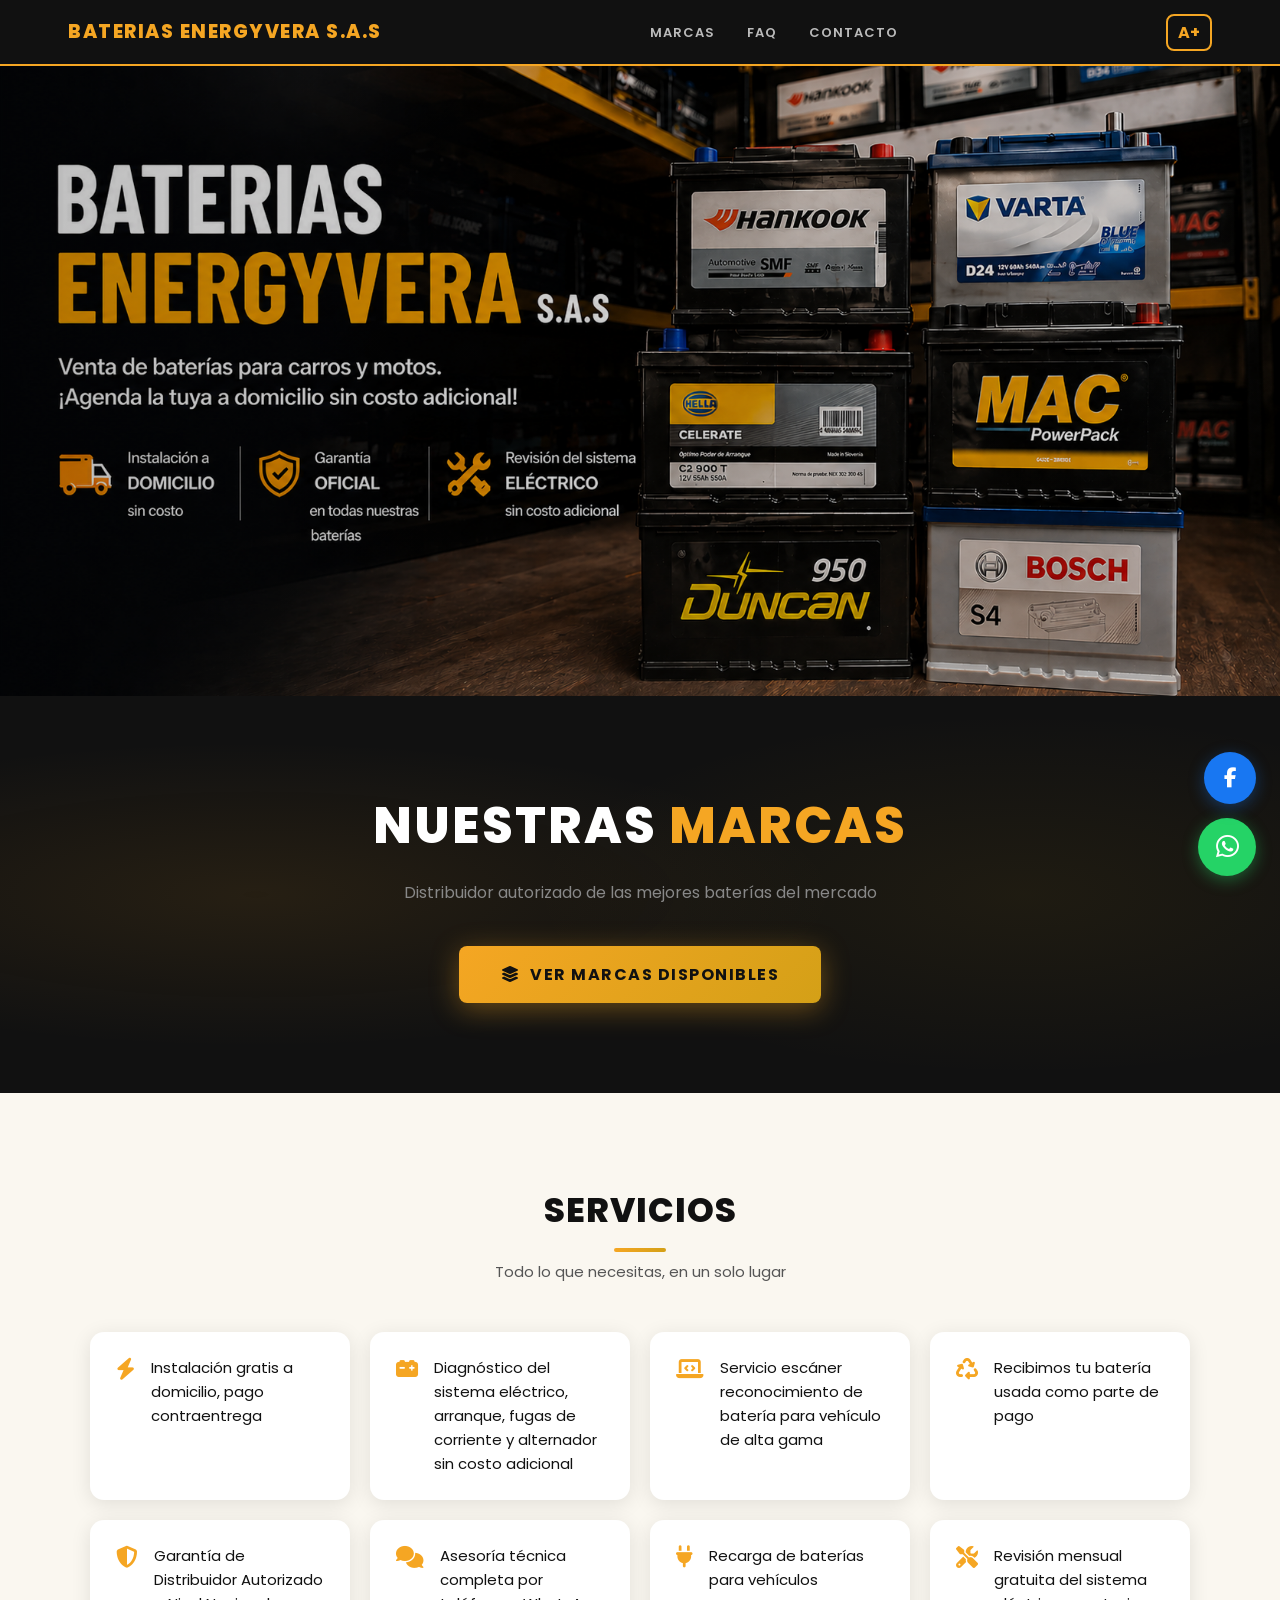
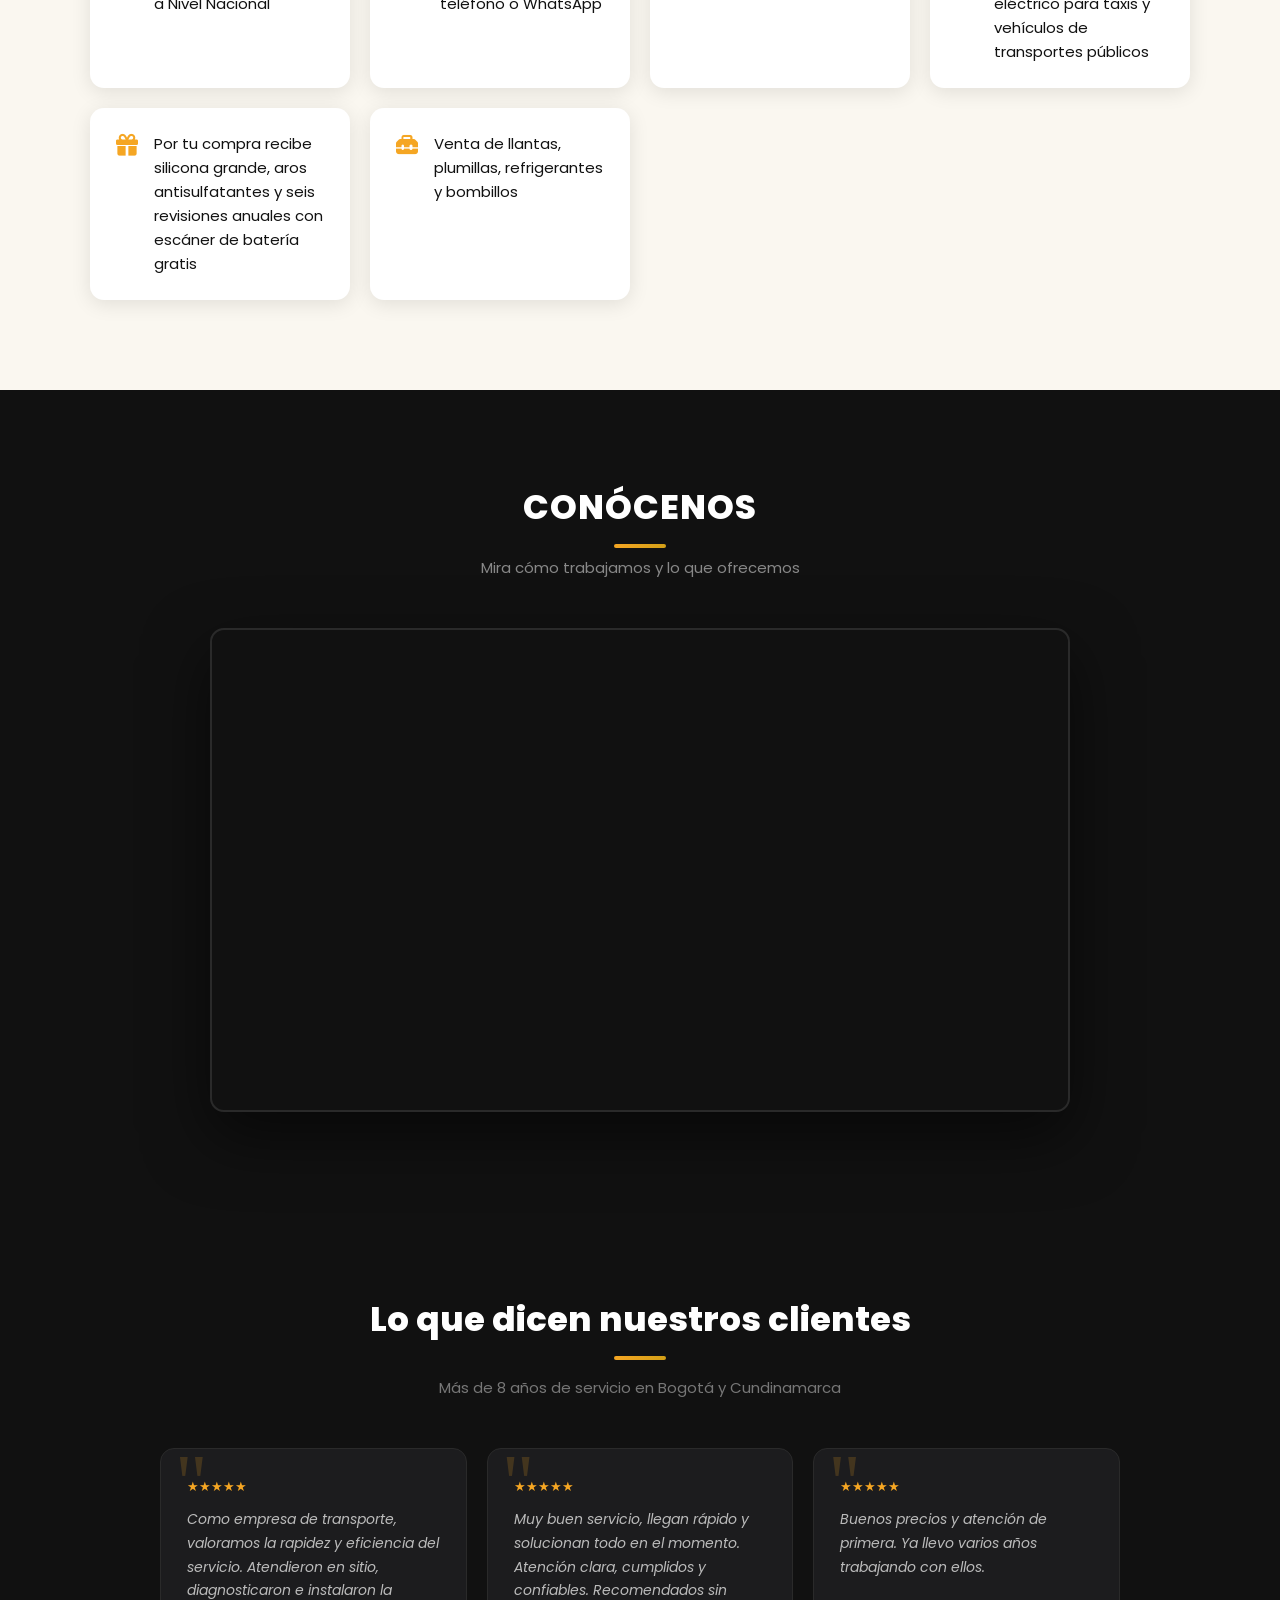
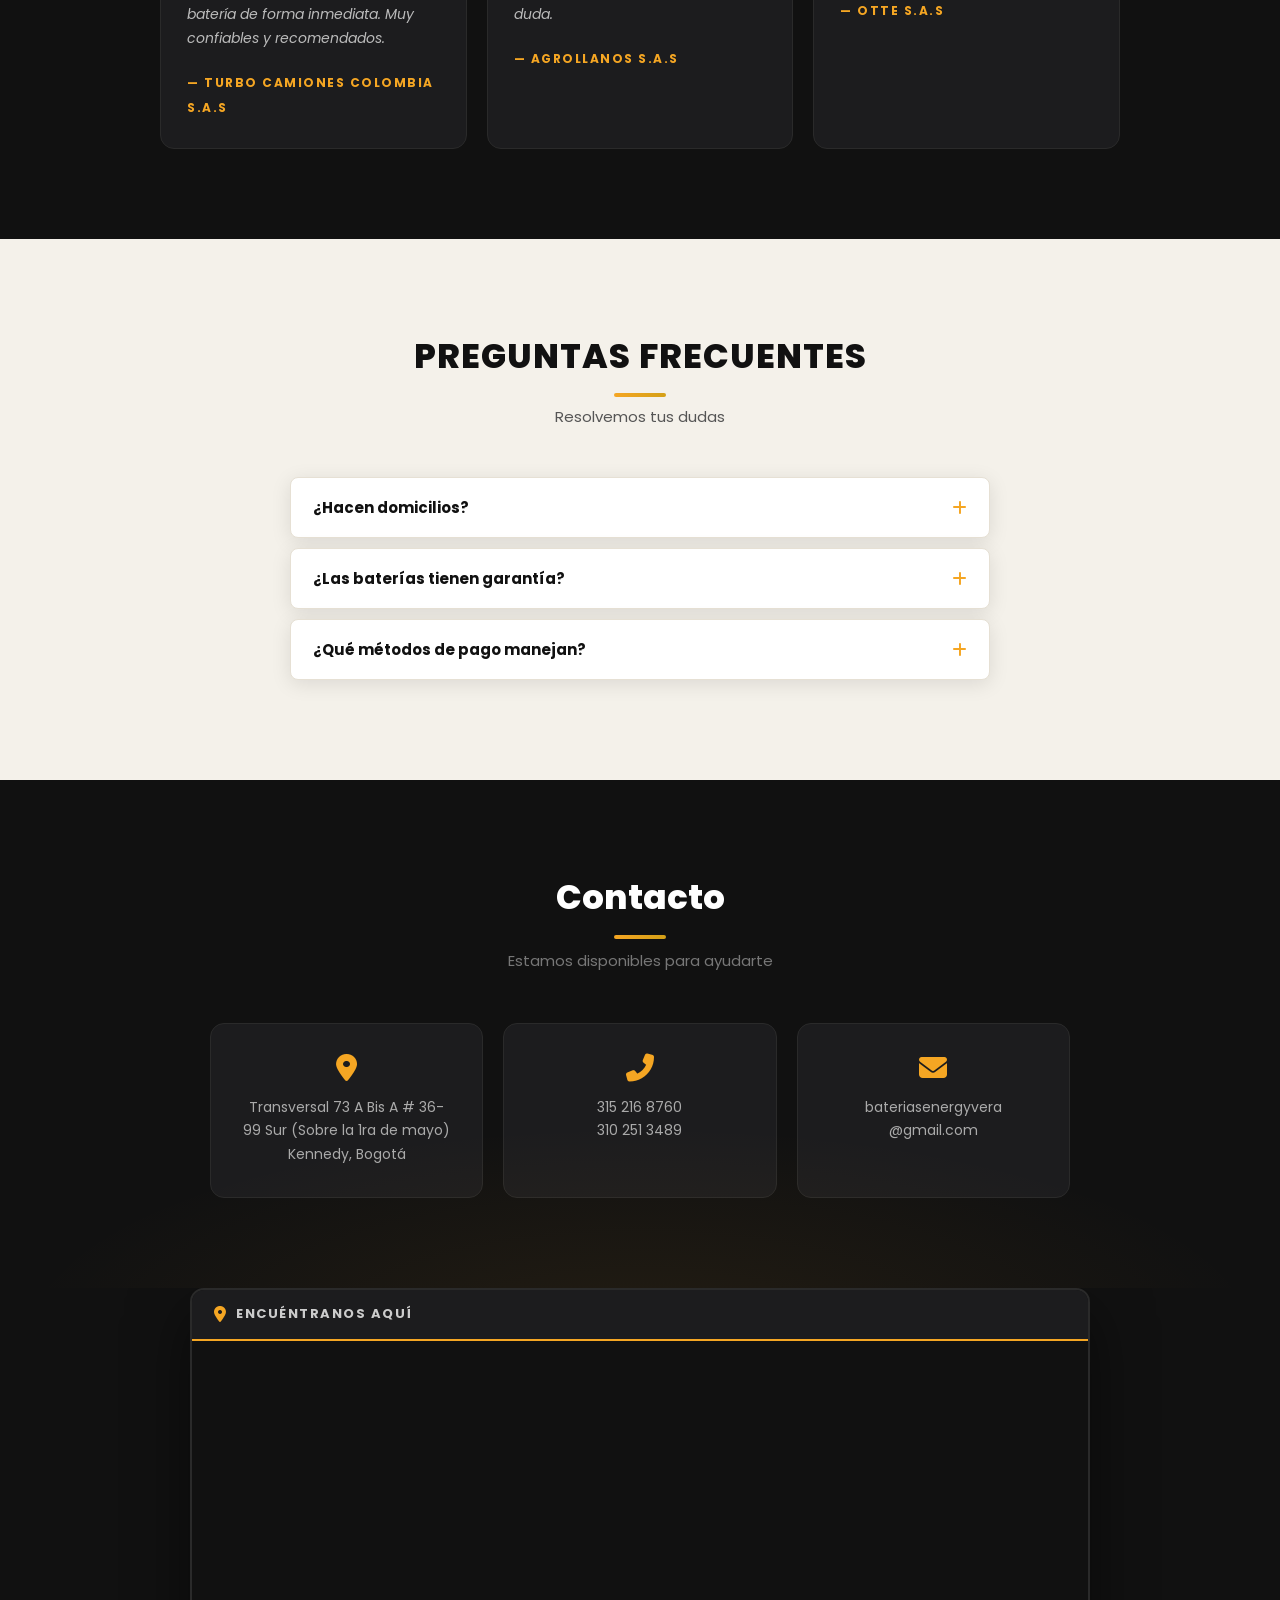
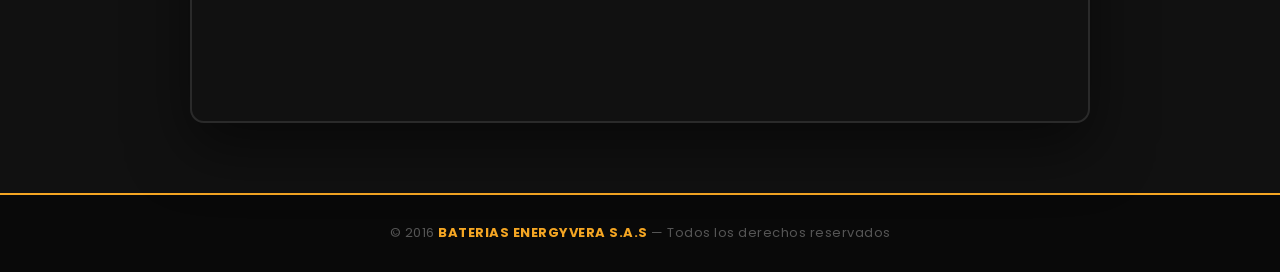
==== index.html @ d807a4f6 "primer commit" ====
<!DOCTYPE html>
<html lang="es">
<head>
  <meta charset="UTF-8">
  <meta name="viewport" content="width=device-width, initial-scale=1.0">
  <title>BATERIAS ENERGYVERA S.A.S</title>
  <link rel="stylesheet" href="CSS/carrusel.css">
  <link rel="stylesheet" href="CSS/style.css">
  <link rel="stylesheet" href="https://cdnjs.cloudflare.com/ajax/libs/font-awesome/6.5.0/css/all.min.css">
  <link href="https://fonts.googleapis.com/css2?family=Poppins:wght@300;400;600;700;800&display=swap" rel="stylesheet">
</head>
<body>

<!--NAVBAR-->
<header>
  <nav>
    <h2>BATERIAS ENERGYVERA S.A.S</h2>
    <ul>
      <li><a href="catalogo.html">Marcas</a></li>
      <li><a href="#faq">FAQ</a></li>
      <li><a href="#contacto">Contacto</a></li>
    </ul>
    <button id="btnFuente" onclick="cambiarFuente()" title="Cambiar tamaño de texto">A+</button>
  </nav>
</header>

<!--CARRUSEL-->
<section class="hero-carousel">
  <div class="carousel-slide active">
    <img src="IMG/CARRUSEL/Carrusel01.jpg" class="carousel-img desktop" alt="Servicios de la empresa">
    <img src="IMG/CARRUSEL/Carrusel01-movil.jpg" class="carousel-img movil" alt="Servicios de la empresa">
    <div class="carousel-overlay"></div>
  </div>
  <div class="carousel-slide">
    <img src="IMG/CARRUSEL/Carrusel02.jpg" class="carousel-img desktop" alt="Garantía respaldada">
    <img src="IMG/CARRUSEL/Carrusel02-movil.jpg" class="carousel-img movil" alt="Garantía respaldada">
    <div class="carousel-overlay"></div>
  </div>
</section>

<!--CATALOGO MARCAS-->
<section class="marcas-home">
  <h2>Nuestras <em>marcas</em></h2>
  <p>Distribuidor autorizado de las mejores baterías del mercado</p>
  <a href="catalogo.html" class="btn-marcas">
    <i class="fas fa-layer-group"></i> Ver marcas disponibles
  </a>
</section>

<!-- SERVICIOS -->
<section class="servicios">
  <h2 class="section-title">Servicios</h2>
  <p class="section-sub">Todo lo que necesitas, en un solo lugar</p>
  <ul>
    <li><i class="fas fa-bolt"></i> Instalación gratis a domicilio, pago contraentrega</li>
    <li><i class="fas fa-car-battery"></i> Diagnóstico del sistema eléctrico, arranque, fugas de corriente y alternador sin costo adicional</li>
    <li><i class="fas fa-laptop-code"></i> Servicio escáner reconocimiento de batería para vehículo de alta gama</li>
    <li><i class="fas fa-recycle"></i> Recibimos tu batería usada como parte de pago</li>
    <li><i class="fas fa-shield-alt"></i> Garantía de Distribuidor Autorizado a Nivel Nacional</li>
    <li><i class="fas fa-comments"></i> Asesoría técnica completa por teléfono o WhatsApp</li>
    <li><i class="fas fa-plug"></i> Recarga de baterías para vehículos</li>
    <li><i class="fas fa-tools"></i> Revisión mensual gratuita del sistema eléctrico para taxis y vehículos de transportes públicos</li>
    <li><i class="fas fa-gift"></i> Por tu compra recibe silicona grande, aros antisulfatantes y seis revisiones anuales con escáner de batería gratis</li>
    <li><i class="fas fa-toolbox"></i> Venta de llantas, plumillas, refrigerantes y bombillos</li>

  </ul>
</section>

<!-- VIDEO -->
<section class="video-seccion">
  <h2 class="section-title">Conócenos</h2>
  <p class="section-sub">Mira cómo trabajamos y lo que ofrecemos</p>

  <div class="video-wrapper">

    <iframe width="560" 
    height="315" 
    src="https://www.youtube.com/embed/HqXK4zaJukw?si=_fCs3egr5036qiB1" 
    frameborder="0" 
    allow="accelerometer; autoplay; clipboard-write; encrypted-media; gyroscope; picture-in-picture; web-share" 
    referrerpolicy="strict-origin-when-cross-origin" 
    allowfullscreen>
  </iframe>

  </div>
</section>

<!-- RESEÑAS -->
<section class="resenas">
  <h2>Lo que dicen nuestros clientes</h2>
  <p class="resenas-sub">Más de 8 años de servicio en Bogotá y Cundinamarca</p>
  <div class="resenas-grid">
    <div class="resena-card">
      <div class="resena-estrellas">★★★★★</div>
<p class="resena-texto">Como empresa de transporte, valoramos la rapidez y eficiencia del servicio. Atendieron en sitio, diagnosticaron e instalaron la batería de forma inmediata. Muy confiables y recomendados.</p>      <span class="resena-autor">— TURBO CAMIONES COLOMBIA S.A.S</span>
    </div>
    <div class="resena-card">
      <div class="resena-estrellas">★★★★★</div>
      <p class="resena-texto">Muy buen servicio, llegan rápido y solucionan todo en el momento. Atención clara, cumplidos y confiables. Recomendados sin duda.</p>
      <span class="resena-autor">— AGROLLANOS S.A.S</span>
    </div>
    <div class="resena-card">
      <div class="resena-estrellas">★★★★★</div>
      <p class="resena-texto">Buenos precios y atención de primera. Ya llevo varios años trabajando con ellos.</p>
      <span class="resena-autor">— OTTE S.A.S</span>
    </div>
  </div>
</section>

<!-- FAQ -->
<section class="faq" id="faq">
  <h2 class="section-title">Preguntas frecuentes</h2>
  <p class="section-sub">Resolvemos tus dudas</p>

  <div class="faq-lista">
    <div class="faq-item">
      <button class="faq-pregunta" onclick="toggleFaq(this)">
        ¿Hacen domicilios?
        <i class="fas fa-plus faq-icon"></i>
      </button>
      <div class="faq-respuesta">
        Sí, realizamos entregas e instalación a domicilio en Bogotá y parte de Cundinamarca sin costo adicional.
      </div>
    </div>

    <div class="faq-item">
      <button class="faq-pregunta" onclick="toggleFaq(this)">
        ¿Las baterías tienen garantía?
        <i class="fas fa-plus faq-icon"></i>
      </button>
      <div class="faq-respuesta">
        Todas nuestras baterías cuentan con garantía directamente con nosotros como distribuidor autorizado.
      </div>
    </div>

    <div class="faq-item">
      <button class="faq-pregunta" onclick="toggleFaq(this)">
        ¿Qué métodos de pago manejan?
        <i class="fas fa-plus faq-icon"></i>
      </button>
      <div class="faq-respuesta">
        Efectivo, tarjetas débito y crédito, transferencias bancarias, Addi y Sistecredito.
      </div>
    </div>
  </div>
</section>

<!-- CONTACTO -->
<section id="contacto">
  <h2>Contacto</h2>
  <p class="contacto-sub">Estamos disponibles para ayudarte</p>
  <div class="contacto-cards">
    <div class="contacto-card">
      <i class="fas fa-map-marker-alt"></i>
      <p>Transversal 73 A Bis A # 36-99 Sur (Sobre la 1ra de mayo)<br>Kennedy, Bogotá</p>
    </div>
    <div class="contacto-card">
      <i class="fas fa-phone-alt"></i>
      <p>315 216 8760<br>310 251 3489</p>
    </div>
    <div class="contacto-card">
      <i class="fas fa-envelope"></i>
      <p>bateriasenergyvera<br>@gmail.com</p>
    </div>
  </div>
</section>

<!-- MAPA -->
<div class="mapa-seccion">
  <div class="mapa-wrapper">
    <div class="mapa-header">
      <i class="fas fa-map-marker-alt"></i>
      <span>Encuéntranos aquí</span>
    </div>
    <iframe
      src="https://www.google.com/maps/embed?pb=!1m18!1m12!1m3!1d3976.8644746287537!2d-74.147925!3d4.618256!2m3!1f0!2f0!3f0!3m2!1i1024!2i768!4f13.1!3m3!1m2!1s0x8e3f9e97f93f43eb%3A0x19662b687ab24bd9!2zVHYuIDczYSBCaXMgQSAjIDM2LTk5LCBLZW5uZWR5LCBCb2dvdMOhLCBELkMuLCBCb2dvdMOhLCBCb2dvdMOhLCBELkMu!5e0!3m2!1ses-419!2sco!4v1778017292939!5m2!1ses-419!2sco"
      class="mapa-frame"
      loading="lazy"
      allowfullscreen=""
      referrerpolicy="no-referrer-when-downgrade">
    </iframe>
  </div>
</div> 

<!-- BOTON WSP -->
<div class="wsp-float">
  <button class="wsp-btn" id="wspBtn">
    <i class="fab fa-whatsapp"></i>
  </button>
  <div class="wsp-menu" id="wspMenu">
    <a href="https://api.whatsapp.com/send?phone=573152168760" target="_blank">Asesor Jeison Vera</a>
    <a href="https://api.whatsapp.com/send?phone=573102513489" target="_blank">Asesora Jazmin Vera</a>
  </div>
</div>

<!-- BOTÓN FACEBOOK -->
<div class="fb-float">
  <a href="https://www.facebook.com/share/18U4XaW8nF/" target="_blank" class="fb-btn">
    <i class="fab fa-facebook-f"></i>
  </a>
</div>

<!-- FOOTER -->
<footer>
  <p>© 2016 <span>BATERIAS ENERGYVERA S.A.S</span> — Todos los derechos reservados</p>
</footer>

<script src="JS/carrusel.js"></script>
<script src="JS/botones.js"></script>
<script>
  function toggleFaq(btn) {
    const item = btn.closest('.faq-item');
    const isOpen = item.classList.contains('open');
    document.querySelectorAll('.faq-item').forEach(i => i.classList.remove('open'));
    if (!isOpen) item.classList.add('open');
  }

//aumentar tamaño del texto
function cambiarFuente() {
  const html   = document.documentElement;
  const actual = parseFloat(html.style.fontSize) || 16;
  html.style.fontSize = actual >= 22 ? '16px' : (actual + 2) + 'px';
}

</script>

</body>
</html>
---- CSS/carrusel.css ----
/* CARRUSEL
   Hero principal de index.html y catalogo.html.
   La lógica del cambio automático entre slides está en carrusel.js.
   Solo el slide con la clase .active es visible en cada momento. */


/* -- Contenedor principal
   overflow: hidden oculta los slides que no están activos
   para que no aparezcan al lado del que sí se muestra. */
.hero-carousel {
  position: relative;
  width: 100%;
  overflow: hidden;
}


/* -- Slide individual
   Por defecto están ocultos con display: none.
   carrusel.js agrega y quita la clase .active cada 4 segundos. */
.carousel-slide {
  display: none;
  height: 70vh;
  min-height: 400px;
  max-height: 650px;
  position: relative;
}

/* El slide activo es el único visible */
.carousel-slide.active {
  display: block;
}

/* La imagen cubre todo el slide sin deformarse */
.carousel-img {
  width: 100%;
  height: 100%;
  object-fit: cover;
  object-position: center;
}


/* -- Overlay
   Capa semitransparente sobre la imagen.
   El gradiente va de izquierda (más oscuro) a derecha (más claro)
   para que el texto de la izquierda sea legible. */
.carousel-overlay {
  position: absolute;
  inset: 0;
  display: flex;
  align-items: center;
  justify-content: flex-start;
  padding-left: 80px;
  padding-right: 40px;
  background: linear-gradient(to right, rgba(0,0,0,0.25), rgba(0,0,0,0.1));
}


/* -- Contenido del slide
   Título y texto sobre la imagen. La animación fadeUp lo hace
   entrar desde abajo cada vez que el slide se activa. */
.carousel-content {
  color: white;
  max-width: 500px;
  animation: fadeUp 1s ease;
  text-align: left;
}

.carousel-title {
  color: var(--ambar);
  font-size: 3.25rem;      /* 52px */
  font-weight: 900;
  line-height: 1.1;
  margin-bottom: 10px;
  text-transform: uppercase;
  letter-spacing: 1px;
  text-shadow: 0 4px 15px rgba(0,0,0,0.6);
}

.carousel-text {
  font-size: 1.125rem;     /* 18px */
  font-weight: 700;
  opacity: 0.9;
  margin-top: 10px;
  line-height: 1.4;
}

/* --Carousel movil*/
.carousel-img.movil  { 
  display: none; }

/* -- Responsive 768px
   En móviles el slide es más bajo y el contenido
   se centra en vez de alinearse a la izquierda. */
@media (max-width: 768px) {
  .carousel-slide { height: 450px; }
  .carousel-img { object-position: center top; }

  .carousel-overlay {
    padding: 20px;
    align-items: center;
    justify-content: center;
    text-align: center;
  }

  .carousel-title { font-size: 1.875rem; } /* 30px */
  .carousel-text  { font-size: 0.875rem; } /* 14px */
}

.carousel-img.movil  { display: none; }

@media (max-width: 768px) {
  .carousel-img.desktop { display: none; }
  .carousel-img.movil   { display: block; }
}
---- CSS/style.css ----
/* Estilos globales — negro carbón, ámbar, dorado y crema
   Aquí vive todo lo que se comparte entre las tres páginas.
   Si tocas algo acá, afecta a index, catálogo y marca. */


/* -- Reset
   Limpia márgenes y rellenos por defecto del navegador,
   y hace que el tamaño de los elementos incluya el borde (box-sizing). */
*, *::before, *::after {
  margin: 0;
  padding: 0;
  box-sizing: border-box;
}


/* -- Variables
   Todos los colores, sombras, radios y tiempos de transición del sitio
   están aquí. Si quieres cambiar el color principal, solo cambia --ambar.
   --marca-color se sobreescribe dinámicamente desde marca.js con JS. */
:root {
  --negro:         #111111;
  --carbon:        #1c1c1e;
  --gris-oscuro:   #2a2a2a;
  --gris-medio:    #555;
  --gris-claro:    #f4f1ea;
  --crema:         #faf7f0;
  --blanco:        #ffffff;

  --ambar:         #f5a623;
  --ambar-claro:   #ffc346;
  --dorado:        #d4a017;
  --dorado-oscuro: #a07810;
  --amarillo:      #fdcc39;
  --amarillo-hover:#f5a623;

  /* sobreescrita por JS en marca.html */
  --marca-color:   #fdcc39;

  --sombra-suave:  0 4px 20px rgba(0,0,0,0.10);
  --sombra-media:  0 8px 32px rgba(0,0,0,0.18);
  --sombra-fuerte: 0 20px 60px rgba(0,0,0,0.30);

  --radio:     14px;
  --radio-sm:  8px;
  --t:         0.28s ease;
}


/* -- Base
   font-size: 16px en el html es la base de todos los rem del sitio.
   El botón de accesibilidad (btnFuente) modifica este valor con JS
   para escalar todos los textos proporcionalmente. */
html {
  scroll-behavior: smooth;
  font-size: 16px;
}

body {
  font-family: 'Poppins', sans-serif;
  background: var(--crema);
  color: var(--negro);
  line-height: 1.6;
}

ul { list-style: none; }


/* -- Tipografía
   Todos los encabezados usan Poppins. Los tamaños están en rem
   para que escalen cuando el usuario usa el botón de accesibilidad. */
h1, h2, h3, h4 { font-family: 'Poppins', sans-serif; }

.section-title {
  display: inline-block;
  font-size: 2.125rem;     /* 34px */
  font-weight: 800;
  text-transform: uppercase;
  letter-spacing: 1px;
  color: var(--negro);
  margin-bottom: 8px;
}
/* La línea decorativa ámbar debajo de los títulos de sección */
.section-title::after {
  content: '';
  display: block;
  width: 52px;
  height: 4px;
  background: linear-gradient(90deg, var(--ambar), var(--dorado));
  border-radius: 2px;
  margin: 10px auto 0;
}

.section-sub {
  font-size: 0.9375rem;    /* 15px */
  color: var(--gris-medio);
  margin-bottom: 48px;
}


/* -- Navbar
   Sticky en la parte superior, siempre visible al hacer scroll.
   El z-index 200 asegura que quede por encima de todo el contenido. */
header {
  background: var(--negro);
  position: sticky;
  top: 0;
  z-index: 200;
  border-bottom: 2px solid var(--ambar);
}

nav {
  display: flex;
  justify-content: space-between;
  align-items: center;
  max-width: 1200px;
  margin: 0 auto;
  padding: 0 28px;
  height: 64px;
}

/* Nombre de la empresa en el navbar */
nav h2 {
  font-size: 1.1875rem;    /* 19px */
  font-weight: 800;
  letter-spacing: 1.5px;
  color: var(--ambar);
  text-transform: uppercase;
  margin-bottom: 0;
}

/* Desactiva la línea decorativa que tienen los h2 globalmente */
nav h2::after { display: none; }

nav ul { display: flex; gap: 32px; }

/* Links del navbar con subrayado animado al hacer hover */
nav a {
  color: #bbb;
  text-decoration: none;
  font-size: 0.8125rem;    /* 13px */
  font-weight: 600;
  letter-spacing: 1px;
  text-transform: uppercase;
  position: relative;
  transition: color var(--t);
}
nav a::after {
  content: '';
  position: absolute;
  left: 0; bottom: -4px;
  width: 0; height: 2px;
  background: var(--ambar);
  transition: width var(--t);
}
nav a:hover { color: var(--ambar-claro); }
nav a:hover::after { width: 100%; }


/* -- Botón de accesibilidad
   Aumenta el font-size del html con JS, lo que escala
   todos los textos en rem proporcionalmente. */
#btnFuente {
  background: transparent;
  border: 2px solid var(--ambar);
  color: var(--ambar);
  font-family: 'Poppins', sans-serif;
  font-weight: 700;
  font-size: 1rem;
  padding: 4px 10px;
  border-radius: 8px;
  cursor: pointer;
  transition: all var(--t);
}

#btnFuente:hover {
  background: var(--ambar);
  color: var(--negro);
}


/* -- Sección CTA Marcas
   El bloque negro con el título grande y el botón "Ver marcas".
   Los dos radial-gradient del ::before son el efecto de luz de fondo. */
.marcas-home {
  text-align: center;
  padding: 90px 20px;
  background: var(--negro);
  position: relative;
  overflow: hidden;
}

.marcas-home::before {
  content: '';
  position: absolute; inset: 0;
  background:
    radial-gradient(ellipse 65% 55% at 20% 50%, rgba(245,166,35,0.09) 0%, transparent 70%),
    radial-gradient(ellipse 55% 65% at 80% 50%, rgba(212,160,23,0.07) 0%, transparent 70%);
  pointer-events: none;
}

.marcas-home h2 {
  font-size: 3.125rem;     /* 50px */
  font-weight: 800;
  text-transform: uppercase;
  letter-spacing: 2px;
  color: var(--blanco);
  margin-bottom: 14px;
  position: relative;
}
.marcas-home h2::after { display: none; }

/* La palabra en ámbar dentro del h2 ("marcas") */
.marcas-home h2 em {
  color: var(--ambar);
  font-style: normal;
}

.marcas-home p {
  color: #888;
  font-size: 1rem;         /* 16px */
  margin-bottom: 40px;
  position: relative;
}

/* Botón principal con gradiente ámbar-dorado y sombra de color */
.btn-marcas {
  display: inline-flex;
  align-items: center;
  gap: 10px;
  padding: 16px 42px;
  background: linear-gradient(135deg, var(--ambar) 0%, var(--dorado) 100%);
  color: var(--negro);
  font-size: 1rem;         /* 16px */
  font-weight: 700;
  letter-spacing: 1.5px;
  text-transform: uppercase;
  text-decoration: none;
  border-radius: var(--radio-sm);
  box-shadow: 0 6px 28px rgba(245,166,35,0.38);
  transition: transform var(--t), box-shadow var(--t);
  position: relative;
}

.btn-marcas:hover {
  transform: translateY(-3px);
  box-shadow: 0 14px 40px rgba(245,166,35,0.48);
  background: linear-gradient(135deg, var(--ambar-claro) 0%, var(--ambar) 100%);
}


/* -- Sección Servicios
   Grid responsivo que acomoda las tarjetas automáticamente
   según el ancho disponible. Cada tarjeta tiene borde izquierdo
   que aparece en hover. */
.servicios {
  padding: 90px 20px;
  text-align: center;
  background: var(--crema);
}

.servicios ul {
  display: grid;
  grid-template-columns: repeat(auto-fit, minmax(255px, 1fr));
  gap: 20px;
  max-width: 1100px;
  margin: 0 auto;
}

.servicios ul li {
  background: var(--blanco);
  padding: 24px 22px;
  border-radius: var(--radio);
  box-shadow: var(--sombra-suave);
  display: flex;
  align-items: flex-start;
  gap: 16px;
  font-size: 0.9375rem;    /* 15px */
  text-align: left;
  border-left: 4px solid transparent;
  transition: transform var(--t), box-shadow var(--t), border-color var(--t);
}

.servicios ul li:hover {
  transform: translateY(-6px);
  box-shadow: var(--sombra-media);
  border-left-color: var(--ambar);
}

/* Íconos de Font Awesome en cada servicio */
.servicios i {
  color: var(--ambar);
  font-size: 1.375rem;     /* 22px */
  flex-shrink: 0;
  margin-top: 2px;
}


/* -- Sección Reseñas
   Fondo negro con tarjetas oscuras. El ::before de cada tarjeta
   es la comilla decorativa grande semitransparente. */
.resenas {
  padding: 90px 20px;
  text-align: center;
  background: var(--negro);
  display: flex;
  flex-direction: column;
  align-items: center;
}

.resenas h2 {
  color: var(--blanco);
  font-size: 2.125rem;     /* 34px */
  font-weight: 800;
  margin-bottom: 6px;
}
.resenas h2::after {
  content: '';
  display: block;
  width: 52px; height: 4px;
  background: linear-gradient(90deg, var(--ambar), var(--dorado));
  border-radius: 2px;
  margin: 10px auto 0;
}

.resenas-sub {
  color: #777;
  font-size: 0.9375rem;    /* 15px */
  margin-bottom: 48px;
  margin-top: 10px;
}

.resenas-grid {
  display: grid;
  grid-template-columns: repeat(auto-fit, minmax(275px, 1fr));
  gap: 20px;
  max-width: 960px;
  width: 100%;
}

.resena-card {
  background: var(--carbon);
  border: 1px solid #2a2a2a;
  border-radius: var(--radio);
  padding: 28px 26px;
  text-align: left;
  position: relative;
  transition: border-color var(--t), transform var(--t);
}
.resena-card:hover {
  border-color: var(--ambar);
  transform: translateY(-5px);
}
/* Comilla decorativa grande en la esquina superior izquierda */
.resena-card::before {
  content: '"';
  font-size: 5rem;         /* 80px */
  color: var(--ambar);
  opacity: 0.18;
  position: absolute;
  top: -6px; left: 14px;
  line-height: 1;
  font-family: Georgia, serif;
}

.resena-estrellas { color: var(--ambar); font-size: 0.8125rem; margin-bottom: 10px; }
.resena-texto {
  font-size: 0.875rem;     /* 14px */
  color: #bbb;
  font-style: italic;
  line-height: 1.7;
  margin-bottom: 18px;
  position: relative;
  z-index: 1;
}
.resena-autor {
  font-size: 0.75rem;      /* 12px */
  font-weight: 700;
  color: var(--ambar);
  letter-spacing: 1.5px;
  text-transform: uppercase;
}


/* -- Sección FAQ
   Acordeón hecho con CSS y JS puro. max-height: 0 con transición
   es el truco para animar la apertura sin JS de altura. */
.faq {
  padding: 90px 20px;
  background: var(--gris-claro);
  text-align: center;
}
.faq h2 { color: var(--negro); }

.faq-lista {
  max-width: 700px;
  margin: 0 auto;
  text-align: left;
}

.faq-item {
  background: var(--blanco);
  border-radius: var(--radio-sm);
  margin-bottom: 10px;
  overflow: hidden;
  box-shadow: var(--sombra-suave);
  border: 1px solid #e6e0d4;
}

.faq-pregunta {
  width: 100%;
  background: none;
  border: none;
  padding: 18px 22px;
  display: flex;
  justify-content: space-between;
  align-items: center;
  cursor: pointer;
  font-family: 'Poppins', sans-serif;
  font-size: 0.9375rem;    /* 15px */
  font-weight: 700;
  color: var(--negro);
  text-align: left;
  gap: 12px;
  transition: background var(--t);
}
.faq-pregunta:hover { background: #fdf9f0; }

/* El ícono + que rota 45° para convertirse en × al abrir */
.faq-icon {
  color: var(--ambar);
  font-size: 1rem;         /* 16px */
  flex-shrink: 0;
  transition: transform var(--t);
}
.faq-item.open .faq-icon { transform: rotate(45deg); }

/* La respuesta usa max-height para animar apertura y cierre */
.faq-respuesta {
  max-height: 0;
  overflow: hidden;
  transition: max-height 0.35s ease, padding 0.3s ease;
  font-size: 0.875rem;     /* 14px */
  color: #555;
  padding: 0 22px;
  line-height: 1.7;
}
.faq-item.open .faq-respuesta {
  max-height: 200px;
  padding: 4px 22px 20px;
}


/* -- Sección Contacto
   Tres tarjetas con ícono, fondo oscuro sobre negro.
   El ::before es el efecto de luz sutil desde abajo. */
#contacto {
  padding: 90px 20px;
  text-align: center;
  background: var(--negro);
  position: relative;
  overflow: hidden;
}
#contacto::before {
  content: '';
  position: absolute; inset: 0;
  background: radial-gradient(ellipse 70% 60% at 50% 110%, rgba(245,166,35,0.08) 0%, transparent 70%);
  pointer-events: none;
}

#contacto h2 {
  color: var(--blanco);
  font-size: 2.125rem;     /* 34px */
  font-weight: 800;
  margin-bottom: 6px;
}
#contacto h2::after {
  content: '';
  display: block;
  width: 52px; height: 4px;
  background: linear-gradient(90deg, var(--ambar), var(--dorado));
  border-radius: 2px;
  margin: 10px auto 0;
}

.contacto-sub {
  color: #777;
  font-size: 0.9375rem;    /* 15px */
  margin: 10px 0 50px;
}

.contacto-cards {
  display: flex;
  justify-content: center;
  flex-wrap: wrap;
  gap: 20px;
  max-width: 860px;
  margin: 0 auto;
}

.contacto-card {
  background: var(--carbon);
  border: 1px solid #2a2a2a;
  border-radius: var(--radio);
  padding: 30px 32px;
  min-width: 210px;
  flex: 1;
  transition: border-color var(--t), transform var(--t);
}
.contacto-card:hover {
  border-color: var(--ambar);
  transform: translateY(-5px);
}
.contacto-card i {
  font-size: 1.75rem;      /* 28px */
  color: var(--ambar);
  margin-bottom: 14px;
  display: block;
}
.contacto-card p {
  color: #aaa;
  font-size: 0.875rem;     /* 14px */
  line-height: 1.7;
  background: none;
  padding: 0;
  border-radius: 0;
  box-shadow: none;
  width: auto;
  max-width: none;
  transition: none;
}
.contacto-card:hover p { background: none; transform: none; }


/* -- Footer
   Simple y limpio. El span es el nombre de la empresa en ámbar. */
footer {
  background: #090909;
  color: #555;
  text-align: center;
  padding: 28px 20px;
  font-size: 0.8125rem;    /* 13px */
  letter-spacing: 0.5px;
  border-top: 2px solid var(--ambar);
}
footer span { color: var(--ambar); font-weight: 700; }


/* -- Botones flotantes
   WhatsApp fijo abajo a la derecha. Al hacer click abre un menú
   con los dos asesores. Facebook flota encima del botón de WhatsApp. */
.wsp-float {
  position: fixed;
  bottom: 24px; right: 24px;
  z-index: 999;
  display: flex;
  align-items: flex-end;
  gap: 10px;
}

.wsp-btn {
  width: 58px; height: 58px;
  border-radius: 50%;
  border: none;
  background: #25D366;
  color: white;
  font-size: 1.625rem;     /* 26px */
  display: flex; align-items: center; justify-content: center;
  cursor: pointer;
  box-shadow: 0 4px 16px rgba(37,211,102,0.4);
  transition: transform var(--t), box-shadow var(--t);
}
.wsp-btn:hover {
  transform: scale(1.1);
  box-shadow: 0 8px 24px rgba(37,211,102,0.5);
}

/* El menú se muestra/oculta con la clase .show que agrega botones.js */
.wsp-menu {
  display: none;
  flex-direction: column;
  gap: 8px;
  position: absolute;
  right: 68px; bottom: 0;
}
.wsp-menu a {
  background: var(--ambar);
  color: var(--negro);
  padding: 10px 14px;
  border-radius: var(--radio-sm);
  text-decoration: none;
  font-size: 0.8125rem;    /* 13px */
  font-weight: 700;
  white-space: nowrap;
  box-shadow: var(--sombra-suave);
  transition: background var(--t);
}
.wsp-menu a:hover { background: var(--ambar-claro); }
.wsp-menu.show { display: flex; }

.fb-float {
  position: fixed;
  bottom: 96px; right: 24px;
  z-index: 999;
}
.fb-btn {
  width: 52px; height: 52px;
  display: flex; align-items: center; justify-content: center;
  background: #1877F2;
  color: white;
  font-size: 1.25rem;      /* 20px */
  border-radius: 50%;
  text-decoration: none;
  box-shadow: 0 4px 16px rgba(24,119,242,0.35);
  transition: transform var(--t), box-shadow var(--t);
}
.fb-btn:hover {
  transform: scale(1.12);
  box-shadow: 0 8px 24px rgba(24,119,242,0.45);
  background: #145dc0;
}


/* -- Animaciones
   fadeUp es la entrada escalonada de las tarjetas de productos.
   El delay se aplica inline desde marca.js. */
@keyframes fadeUp {
  from { opacity: 0; transform: translateY(28px); }
  to   { opacity: 1; transform: translateY(0); }
}


/* -- Responsive 768px
   En tablets el navbar apila verticalmente, el grid de reseñas
   pasa a una columna y las tarjetas de contacto se apilan. */
@media (max-width: 768px) {
  nav { flex-direction: column; height: auto; padding: 14px 20px; gap: 12px; }
  nav ul { gap: 16px; flex-wrap: wrap; justify-content: center; }
  .marcas-home h2 { font-size: 2rem; }        /* 32px */
  .resenas-grid { grid-template-columns: 1fr; }
  .contacto-cards { flex-direction: column; }
  .servicios ul li { font-size: 0.875rem; }   /* 14px */
  .faq-lista { max-width: 95%; }
}

/* -- Responsive 480px
   En móviles pequeños los títulos y botones reducen un poco más. */
@media (max-width: 480px) {
  .section-title { font-size: 1.625rem; }     /* 26px */
  .btn-marcas { padding: 14px 28px; font-size: 0.875rem; } /* 14px */
}


/* -- Sección Video
   El aspect-ratio 16/9 mantiene las proporciones del iframe
   sin importar el ancho de pantalla. */
.video-seccion {
  padding: 90px 20px;
  background: var(--negro);
  text-align: center;
}

.video-seccion h2 {
  color: var(--blanco);
}
.video-seccion .section-sub {
  color: #888;
}

.video-wrapper {
  position: relative;
  width: 100%;
  max-width: 860px;
  margin: 0 auto;
  border-radius: var(--radio);
  overflow: hidden;
  box-shadow: 0 24px 64px rgba(0,0,0,0.55);
  border: 2px solid #2a2a2a;
  aspect-ratio: 16 / 9;
}

/* El iframe se posiciona absolute para llenar el contenedor 16/9 */
.video-wrapper iframe,
.video-wrapper video {
  position: absolute;
  inset: 0;
  width: 100%;
  height: 100%;
  border: none;
  display: block;
}

@media (max-width: 768px) {
  .video-wrapper { border-radius: var(--radio-sm); }
}


/* -- Sección Mapa
   El mapa de Google Maps embebido con un header decorativo.
   En hover el borde se vuelve ámbar y el filtro de grises desaparece. */
.mapa-seccion {
  background: var(--negro);
  padding: 0 20px 70px;
  display: flex;
  justify-content: center;
}

.mapa-wrapper {
  width: 100%;
  max-width: 900px;
  border-radius: var(--radio);
  overflow: hidden;
  border: 2px solid #2a2a2a;
  box-shadow: 0 24px 60px rgba(0,0,0,0.5);
  transition: border-color var(--t), box-shadow var(--t);
}

.mapa-wrapper:hover {
  border-color: var(--ambar);
  box-shadow: 0 28px 70px rgba(245,166,35,0.15);
}

/* Barra superior del mapa con ícono y texto */
.mapa-header {
  background: var(--carbon);
  border-bottom: 2px solid var(--ambar);
  padding: 14px 22px;
  display: flex;
  align-items: center;
  gap: 10px;
}

.mapa-header i {
  color: var(--ambar);
  font-size: 1rem;         /* 16px */
}

.mapa-header span {
  font-size: 0.8125rem;    /* 13px */
  font-weight: 700;
  letter-spacing: 1.5px;
  text-transform: uppercase;
  color: #ccc;
}

/* Filtro de grises suave que se quita al hacer hover en el wrapper */
.mapa-frame {
  width: 100%;
  height: 380px;
  border: none;
  display: block;
  filter: grayscale(20%) contrast(1.05);
  transition: filter var(--t);
}

.mapa-wrapper:hover .mapa-frame {
  filter: grayscale(0%) contrast(1.05);
}

@media (max-width: 768px) {
  .mapa-frame { height: 260px; }
}
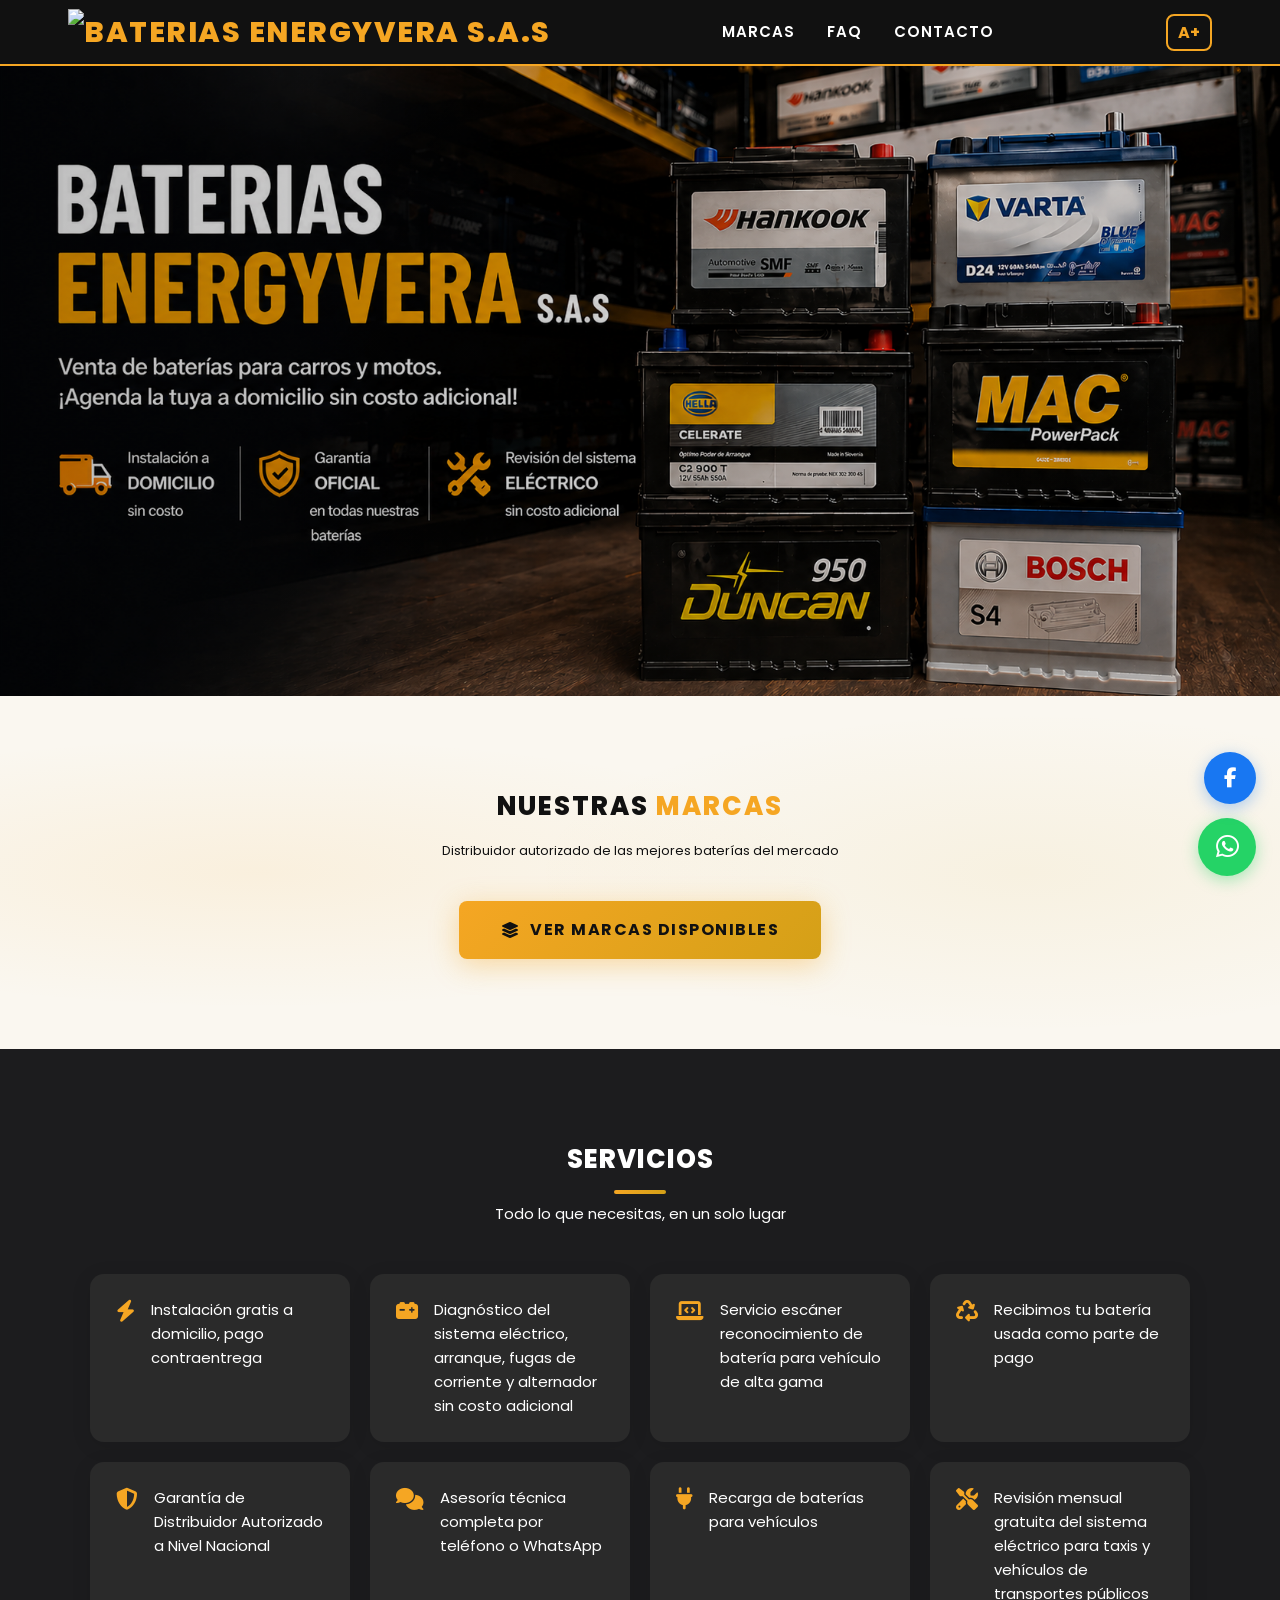
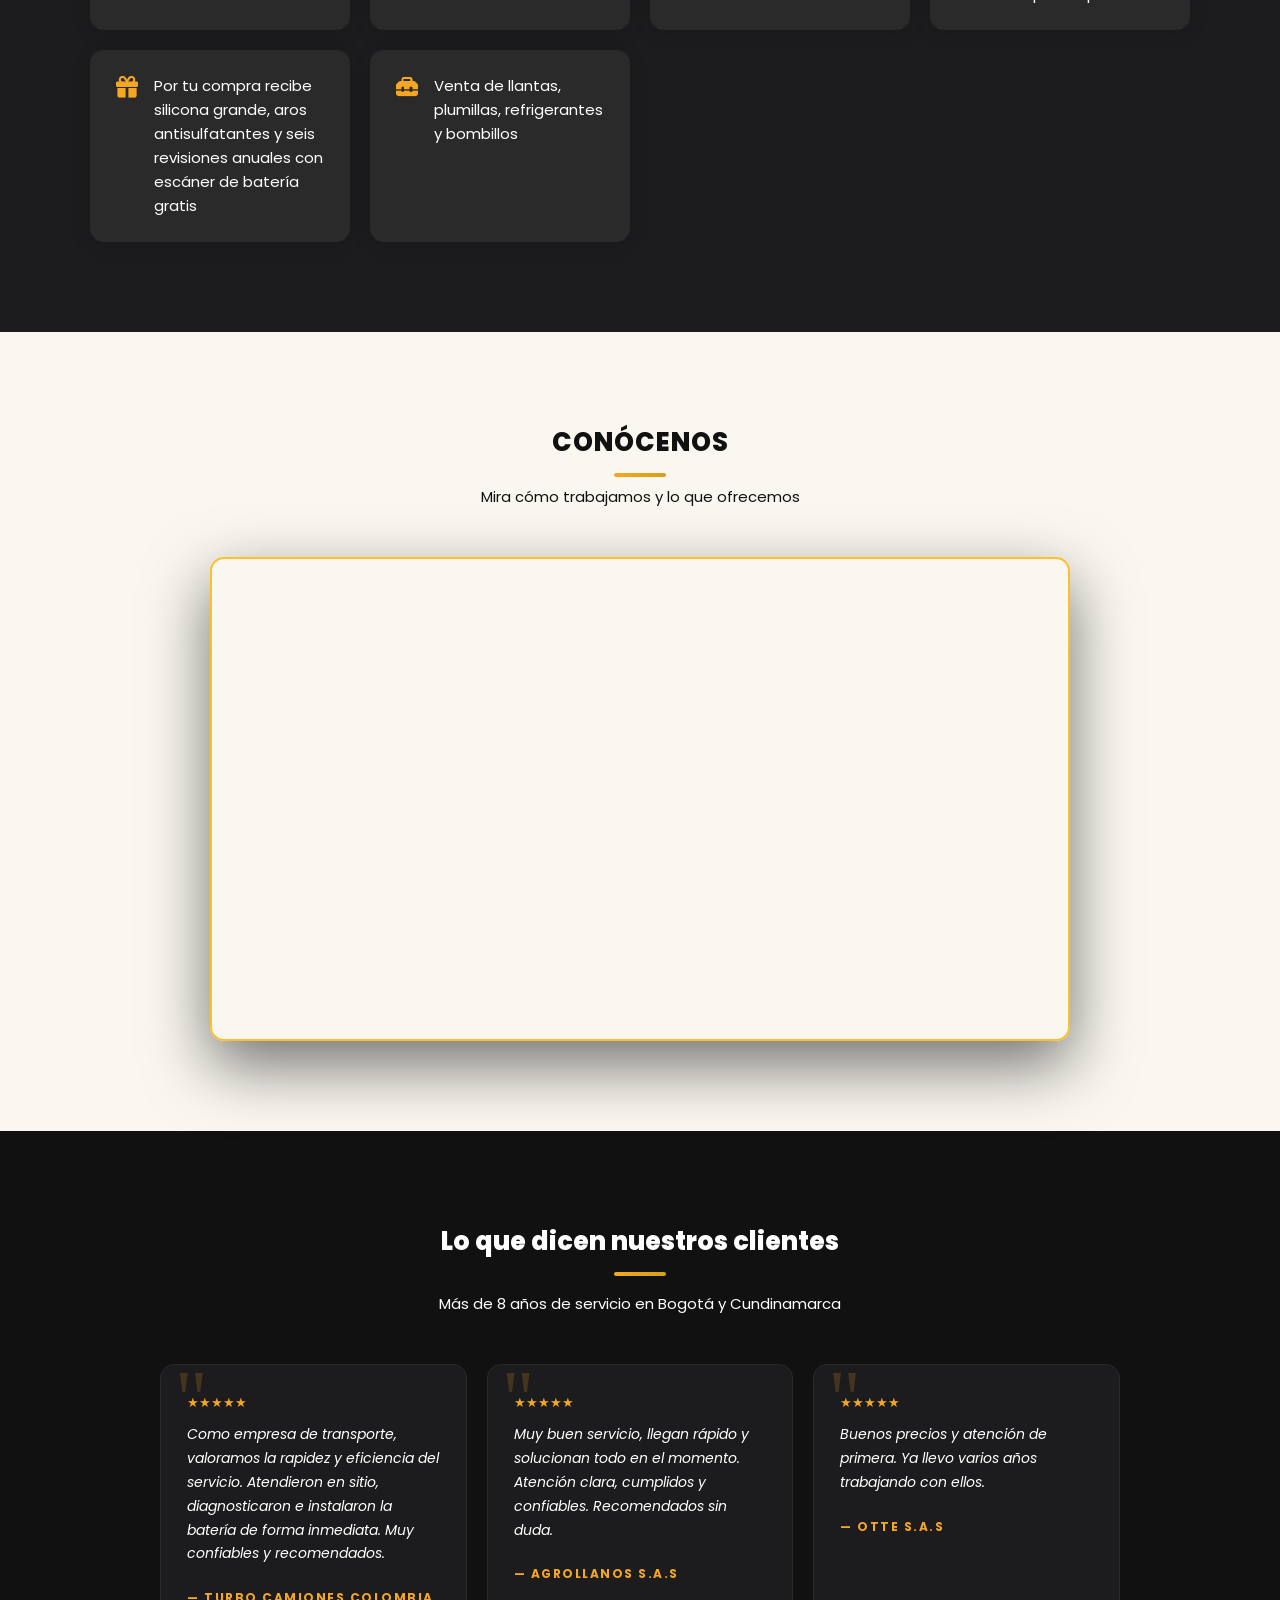
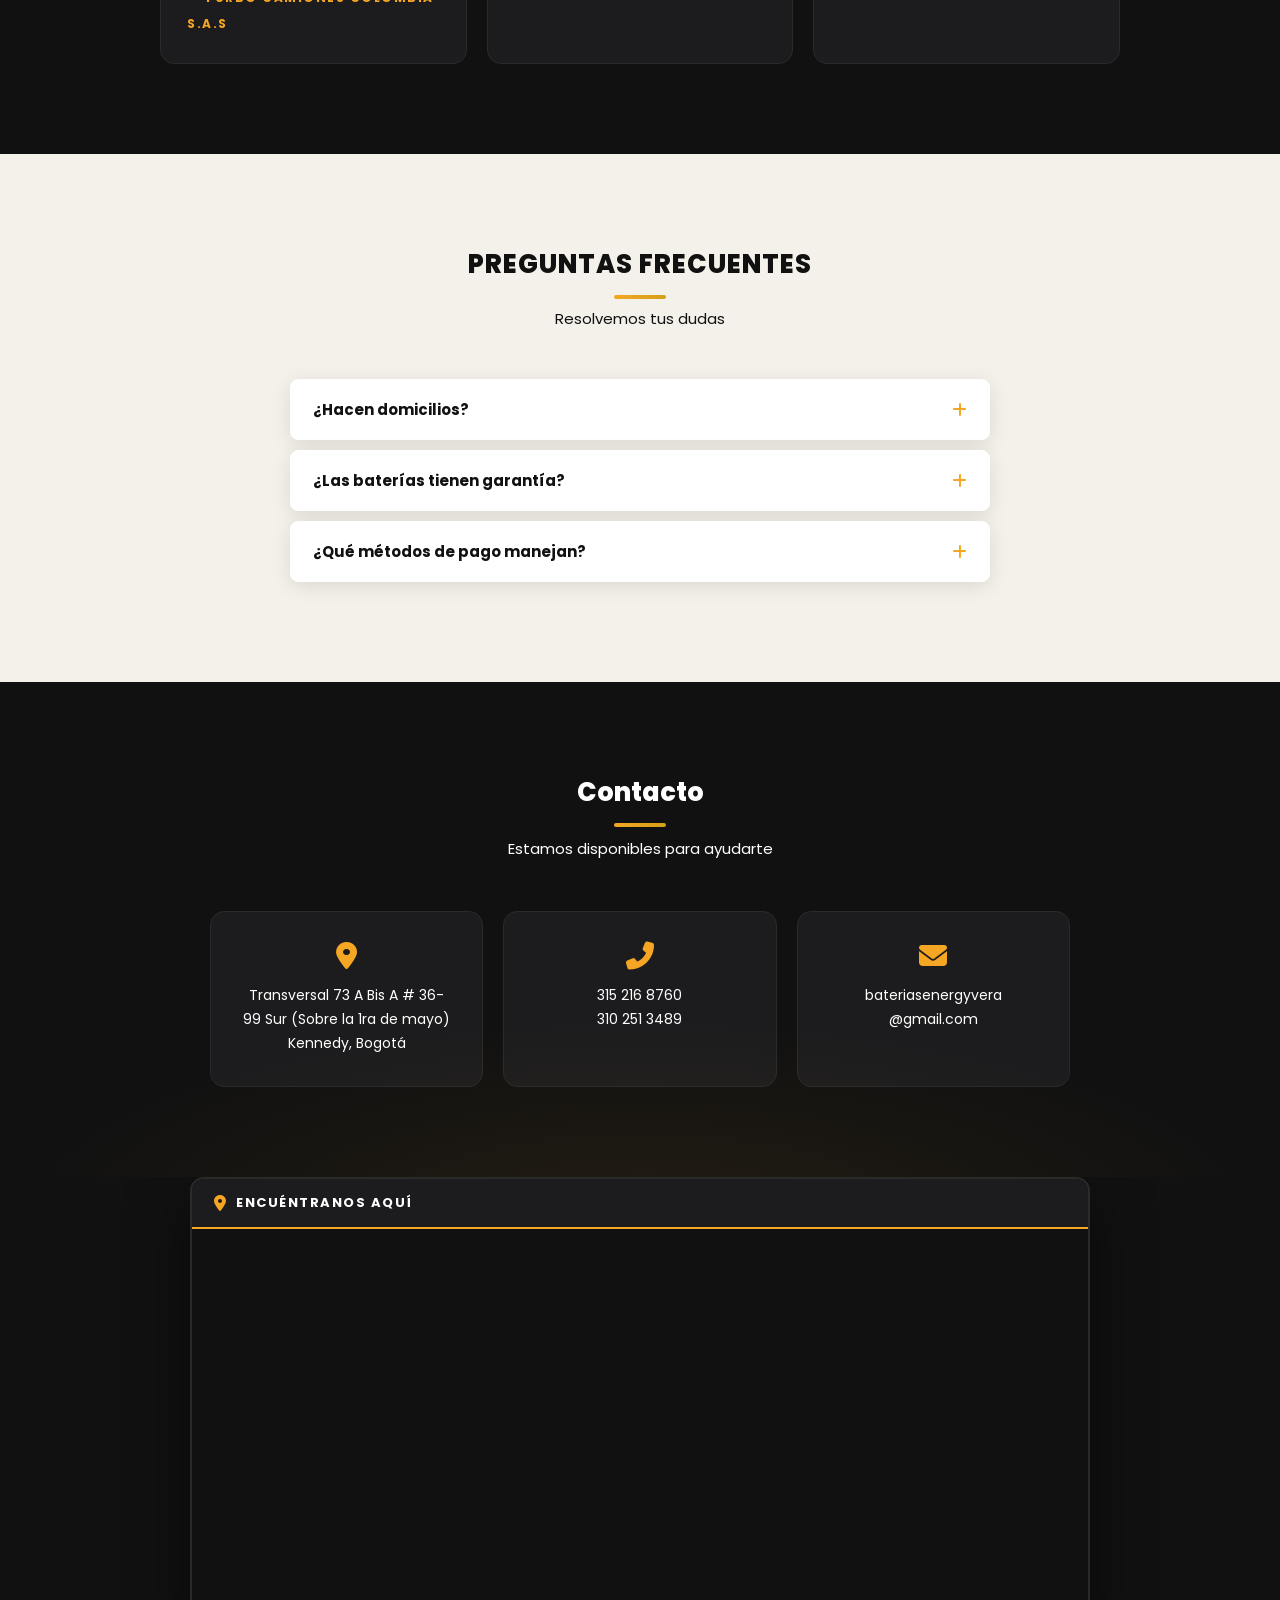
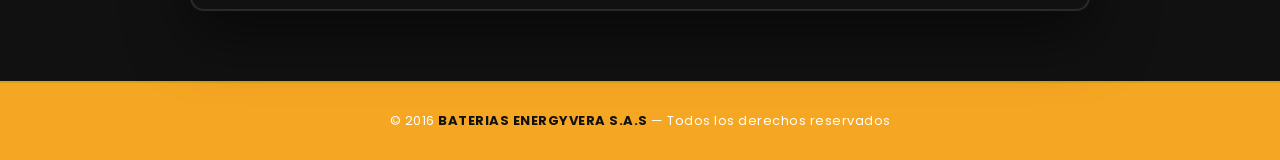
==== commit cf28d7c8: "color testos y parrafos" ====
--- a/index.html
+++ b/index.html
@@ -14,7 +14,7 @@
 <!--NAVBAR-->
 <header>
   <nav>
-    <h2>BATERIAS ENERGYVERA S.A.S</h2>
+    <h2><img src="IMG/logo.png" alt="Baterias EnergyVera S.A.S" class="nav-logo"></h2>
     <ul>
       <li><a href="catalogo.html">Marcas</a></li>
       <li><a href="#faq">FAQ</a></li>
--- a/CSS/style.css
+++ b/CSS/style.css
@@ -1,11 +1,9 @@
 /* Estilos globales — negro carbón, ámbar, dorado y crema
-   Aquí vive todo lo que se comparte entre las tres páginas.
-   Si tocas algo acá, afecta a index, catálogo y marca. */
+index, catálogo y marca. */
 
 
 /* -- Reset
-   Limpia márgenes y rellenos por defecto del navegador,
-   y hace que el tamaño de los elementos incluya el borde (box-sizing). */
+   Limpia márgenes y rellenos por defecto del navegador */
 *, *::before, *::after {
   margin: 0;
   padding: 0;
@@ -14,8 +12,7 @@
 
 
 /* -- Variables
-   Todos los colores, sombras, radios y tiempos de transición del sitio
-   están aquí. Si quieres cambiar el color principal, solo cambia --ambar.
+   colores, sombras, radios y tiempos de transición
    --marca-color se sobreescribe dinámicamente desde marca.js con JS. */
 :root {
   --negro:         #111111;
@@ -46,10 +43,7 @@
 }
 
 
-/* -- Base
-   font-size: 16px en el html es la base de todos los rem del sitio.
-   El botón de accesibilidad (btnFuente) modifica este valor con JS
-   para escalar todos los textos proporcionalmente. */
+/* -- Base*/
 html {
   scroll-behavior: smooth;
   font-size: 16px;
@@ -65,9 +59,7 @@
 ul { list-style: none; }
 
 
-/* -- Tipografía
-   Todos los encabezados usan Poppins. Los tamaños están en rem
-   para que escalen cuando el usuario usa el botón de accesibilidad. */
+/* -- Tipografía */
 h1, h2, h3, h4 { font-family: 'Poppins', sans-serif; }
 
 .section-title {
@@ -79,7 +71,7 @@
   color: var(--negro);
   margin-bottom: 8px;
 }
-/* La línea decorativa ámbar debajo de los títulos de sección */
+/* La línea decorativa ambar debajo de los títulos de sección */
 .section-title::after {
   content: '';
   display: block;
@@ -97,9 +89,7 @@
 }
 
 
-/* -- Navbar
-   Sticky en la parte superior, siempre visible al hacer scroll.
-   El z-index 200 asegura que quede por encima de todo el contenido. */
+/* -- Navbar */
 header {
   background: var(--negro);
   position: sticky;
@@ -120,7 +110,7 @@
 
 /* Nombre de la empresa en el navbar */
 nav h2 {
-  font-size: 1.1875rem;    /* 19px */
+  font-size: 1.80rem;    /* 28px */
   font-weight: 800;
   letter-spacing: 1.5px;
   color: var(--ambar);
@@ -133,17 +123,30 @@
 
 nav ul { display: flex; gap: 32px; }
 
-/* Links del navbar con subrayado animado al hacer hover */
+/* Links del navbar*/
 nav a {
   color: #bbb;
   text-decoration: none;
-  font-size: 0.8125rem;    /* 13px */
+  font-size: 0.9375rem;    /* 13px */
   font-weight: 600;
   letter-spacing: 1px;
   text-transform: uppercase;
   position: relative;
   transition: color var(--t);
 }
+
+nav a[href="catalogo.html"],
+nav a[href="#faq"],
+nav a[href="#contacto"] {
+  color: var(--blanco);
+}
+
+nav a[href="catalogo.html"]:hover,
+nav a[href="#faq"]:hover,
+nav a[href="#contacto"]:hover {
+  color: var(--ambar-claro);
+}
+
 nav a::after {
   content: '';
   position: absolute;
@@ -156,9 +159,7 @@
 nav a:hover::after { width: 100%; }
 
 
-/* -- Botón de accesibilidad
-   Aumenta el font-size del html con JS, lo que escala
-   todos los textos en rem proporcionalmente. */
+/* -- Botón de accesibilidad*/
 #btnFuente {
   background: transparent;
   border: 2px solid var(--ambar);
@@ -178,13 +179,11 @@
 }
 
 
-/* -- Sección CTA Marcas
-   El bloque negro con el título grande y el botón "Ver marcas".
-   Los dos radial-gradient del ::before son el efecto de luz de fondo. */
+/* -- Sección CTA Marcas */
 .marcas-home {
   text-align: center;
   padding: 90px 20px;
-  background: var(--negro);
+  background: var(--crema);
   position: relative;
   overflow: hidden;
 }
@@ -199,30 +198,30 @@
 }
 
 .marcas-home h2 {
-  font-size: 3.125rem;     /* 50px */
+  font-size: 1.60rem;     /* 30px */
   font-weight: 800;
   text-transform: uppercase;
   letter-spacing: 2px;
-  color: var(--blanco);
+  color: var(--negro);
   margin-bottom: 14px;
   position: relative;
 }
 .marcas-home h2::after { display: none; }
 
-/* La palabra en ámbar dentro del h2 ("marcas") */
+/* La palabra en ambar ("marcas") dentro del h2 */
 .marcas-home h2 em {
   color: var(--ambar);
   font-style: normal;
 }
 
 .marcas-home p {
-  color: #888;
-  font-size: 1rem;         /* 16px */
+  color:var(--negro);
+  font-size: 0.800rem;         /* 12px */
   margin-bottom: 40px;
   position: relative;
 }
 
-/* Botón principal con gradiente ámbar-dorado y sombra de color */
+/* Botón principal */
 .btn-marcas {
   display: inline-flex;
   align-items: center;
@@ -248,14 +247,20 @@
 }
 
 
-/* -- Sección Servicios
-   Grid responsivo que acomoda las tarjetas automáticamente
-   según el ancho disponible. Cada tarjeta tiene borde izquierdo
-   que aparece en hover. */
+/* -- Sección Servicios */
 .servicios {
   padding: 90px 20px;
   text-align: center;
-  background: var(--crema);
+  background: var(--carbon);
+}
+
+.servicios h2 {
+  color: var(--blanco);
+  font-size: 1.60rem;
+}
+
+.servicios .section-sub {
+  color: var(--blanco);
 }
 
 .servicios ul {
@@ -267,7 +272,8 @@
 }
 
 .servicios ul li {
-  background: var(--blanco);
+  background: var(--gris-oscuro);
+  color: var(--blanco);
   padding: 24px 22px;
   border-radius: var(--radio);
   box-shadow: var(--sombra-suave);
@@ -294,10 +300,54 @@
   margin-top: 2px;
 }
 
-
-/* -- Sección Reseñas
-   Fondo negro con tarjetas oscuras. El ::before de cada tarjeta
-   es la comilla decorativa grande semitransparente. */
+/* -- Sección Video */
+.video-seccion {
+  padding: 90px 20px;
+  background: var(--crema);
+  text-align: center;
+}
+
+.video-seccion h2 {
+  color: var(--negro);
+  font-size: 1.60rem;
+}
+
+.video-seccion p {
+  color: var(--negro)
+}
+
+.video-seccion .section-sub {
+  color: var(--negro);
+}
+
+.video-wrapper {
+  position: relative;
+  width: 100%;
+  max-width: 860px;
+  margin: 0 auto;
+  border-radius: var(--radio);
+  border-color: #d4c9b0;
+  overflow: hidden;
+  box-shadow: 0 24px 64px rgba(0,0,0,0.55);
+  border: 2px solid #fbc02d;
+  aspect-ratio: 16 / 9;
+}
+
+.video-wrapper iframe,
+.video-wrapper video {
+  position: absolute;
+  inset: 0;
+  width: 100%;
+  height: 100%;
+  border: none;
+  display: block;
+}
+
+@media (max-width: 768px) {
+  .video-wrapper { border-radius: var(--radio-sm); }
+}
+
+/* -- Sección Reseñas */
 .resenas {
   padding: 90px 20px;
   text-align: center;
@@ -309,7 +359,7 @@
 
 .resenas h2 {
   color: var(--blanco);
-  font-size: 2.125rem;     /* 34px */
+  font-size: 1.60rem;     /* 34px */
   font-weight: 800;
   margin-bottom: 6px;
 }
@@ -322,11 +372,19 @@
   margin: 10px auto 0;
 }
 
+.resenas-texto{
+  color: var(--blanco);
+}
+
 .resenas-sub {
-  color: #777;
+  color: var(--blanco);
   font-size: 0.9375rem;    /* 15px */
   margin-bottom: 48px;
   margin-top: 10px;
+}
+
+.resenas .resenas-sub {
+  color: var(--blanco);
 }
 
 .resenas-grid {
@@ -350,7 +408,7 @@
   border-color: var(--ambar);
   transform: translateY(-5px);
 }
-/* Comilla decorativa grande en la esquina superior izquierda */
+/* Comilla decorativa  */
 .resena-card::before {
   content: '"';
   font-size: 5rem;         /* 80px */
@@ -365,7 +423,7 @@
 .resena-estrellas { color: var(--ambar); font-size: 0.8125rem; margin-bottom: 10px; }
 .resena-texto {
   font-size: 0.875rem;     /* 14px */
-  color: #bbb;
+  color:var(--blanco);
   font-style: italic;
   line-height: 1.7;
   margin-bottom: 18px;
@@ -380,16 +438,16 @@
   text-transform: uppercase;
 }
 
-
 /* -- Sección FAQ
-   Acordeón hecho con CSS y JS puro. max-height: 0 con transición
-   es el truco para animar la apertura sin JS de altura. */
+   Acordeón hecho con CSS y JS */
 .faq {
   padding: 90px 20px;
   background: var(--gris-claro);
   text-align: center;
 }
-.faq h2 { color: var(--negro); }
+.faq h2 { color: var(--negro); 
+font-size: 1.60rem;
+}
 
 .faq-lista {
   max-width: 700px;
@@ -403,7 +461,15 @@
   margin-bottom: 10px;
   overflow: hidden;
   box-shadow: var(--sombra-suave);
-  border: 1px solid #e6e0d4;
+  border: 1px solid var(--blanco);
+}
+
+.faq .section-sub { 
+  color: var(--negro); 
+}
+
+.faq-respuesta { 
+  color: var(--negro); 
 }
 
 .faq-pregunta {
@@ -425,7 +491,6 @@
 }
 .faq-pregunta:hover { background: #fdf9f0; }
 
-/* El ícono + que rota 45° para convertirse en × al abrir */
 .faq-icon {
   color: var(--ambar);
   font-size: 1rem;         /* 16px */
@@ -440,7 +505,7 @@
   overflow: hidden;
   transition: max-height 0.35s ease, padding 0.3s ease;
   font-size: 0.875rem;     /* 14px */
-  color: #555;
+  color: var(--negro);
   padding: 0 22px;
   line-height: 1.7;
 }
@@ -449,10 +514,7 @@
   padding: 4px 22px 20px;
 }
 
-
-/* -- Sección Contacto
-   Tres tarjetas con ícono, fondo oscuro sobre negro.
-   El ::before es el efecto de luz sutil desde abajo. */
+/* -- Sección Contacto */
 #contacto {
   padding: 90px 20px;
   text-align: center;
@@ -469,7 +531,7 @@
 
 #contacto h2 {
   color: var(--blanco);
-  font-size: 2.125rem;     /* 34px */
+  font-size: 1.60rem;     /* 34px */
   font-weight: 800;
   margin-bottom: 6px;
 }
@@ -483,7 +545,7 @@
 }
 
 .contacto-sub {
-  color: #777;
+  color: var(--blanco);
   font-size: 0.9375rem;    /* 15px */
   margin: 10px 0 50px;
 }
@@ -517,7 +579,7 @@
   display: block;
 }
 .contacto-card p {
-  color: #aaa;
+  color: var(--blanco);
   font-size: 0.875rem;     /* 14px */
   line-height: 1.7;
   background: none;
@@ -530,24 +592,84 @@
 }
 .contacto-card:hover p { background: none; transform: none; }
 
-
-/* -- Footer
-   Simple y limpio. El span es el nombre de la empresa en ámbar. */
-footer {
-  background: #090909;
-  color: #555;
+/* -- Sección Mapa */
+.mapa-seccion {
+  background: var(--negro);
+  padding: 0 20px 70px;
+  display: flex;
+  justify-content: center;
+}
+
+.mapa-wrapper {
+  width: 100%;
+  max-width: 900px;
+  border-radius: var(--radio);
+  overflow: hidden;
+  border: 2px solid #2a2a2a;
+  box-shadow: 0 24px 60px rgba(0,0,0,0.5);
+  transition: border-color var(--t), box-shadow var(--t);
+}
+
+.mapa-wrapper:hover {
+  border-color: var(--ambar);
+  box-shadow: 0 28px 70px rgba(245,166,35,0.15);
+}
+
+/* --Barra superior del mapa con ícono y texto */
+.mapa-header {
+  background: var(--carbon);
+  border-bottom: 2px solid var(--ambar);
+  padding: 14px 22px;
+  display: flex;
+  align-items: center;
+  gap: 10px;
+}
+
+.mapa-header i {
+  color: var(--ambar);
+  font-size: 1rem;        
+}
+
+.mapa-header span {
+  font-size: 0.8125rem;   
+  font-weight: 700;
+  letter-spacing: 1.5px;
+  text-transform: uppercase;
+  color: var(--blanco);
+}
+
+/* --Filtro de grises suave que se quita al hacer hover en el wrapper */
+.mapa-frame {
+  width: 100%;
+  height: 380px;
+  border: none;
+  display: block;
+  filter: grayscale(20%) contrast(1.05);
+  transition: filter var(--t);
+}
+
+.mapa-wrapper:hover .mapa-frame {
+  filter: grayscale(0%) contrast(1.05);
+}
+
+@media (max-width: 768px) {
+  .mapa-frame { height: 260px; }
+}
+
+/* -- Footer*/
+  footer {
+  background: linear-gradient(135deg, var(--ambar) 0%, var(--ambar) 100%);
+  color:var(--blanco);
   text-align: center;
   padding: 28px 20px;
   font-size: 0.8125rem;    /* 13px */
   letter-spacing: 0.5px;
-  border-top: 2px solid var(--ambar);
-}
-footer span { color: var(--ambar); font-weight: 700; }
-
-
-/* -- Botones flotantes
-   WhatsApp fijo abajo a la derecha. Al hacer click abre un menú
-   con los dos asesores. Facebook flota encima del botón de WhatsApp. */
+  border-top: 2px solid var(--dorado);
+}
+footer span { color: var(--negro); font-weight: 700; }
+
+
+/* -- Botones flotantes*/
 .wsp-float {
   position: fixed;
   bottom: 24px; right: 24px;
@@ -574,7 +696,6 @@
   box-shadow: 0 8px 24px rgba(37,211,102,0.5);
 }
 
-/* El menú se muestra/oculta con la clase .show que agrega botones.js */
 .wsp-menu {
   display: none;
   flex-direction: column;
@@ -619,19 +740,13 @@
   background: #145dc0;
 }
 
-
-/* -- Animaciones
-   fadeUp es la entrada escalonada de las tarjetas de productos.
-   El delay se aplica inline desde marca.js. */
+/* -- Animaciones*/
 @keyframes fadeUp {
   from { opacity: 0; transform: translateY(28px); }
   to   { opacity: 1; transform: translateY(0); }
 }
 
-
-/* -- Responsive 768px
-   En tablets el navbar apila verticalmente, el grid de reseñas
-   pasa a una columna y las tarjetas de contacto se apilan. */
+/* -- Responsive 768px */
 @media (max-width: 768px) {
   nav { flex-direction: column; height: auto; padding: 14px 20px; gap: 12px; }
   nav ul { gap: 16px; flex-wrap: wrap; justify-content: center; }
@@ -642,120 +757,8 @@
   .faq-lista { max-width: 95%; }
 }
 
-/* -- Responsive 480px
-   En móviles pequeños los títulos y botones reducen un poco más. */
+/* -- Responsive 480px */
 @media (max-width: 480px) {
   .section-title { font-size: 1.625rem; }     /* 26px */
   .btn-marcas { padding: 14px 28px; font-size: 0.875rem; } /* 14px */
 }
-
-
-/* -- Sección Video
-   El aspect-ratio 16/9 mantiene las proporciones del iframe
-   sin importar el ancho de pantalla. */
-.video-seccion {
-  padding: 90px 20px;
-  background: var(--negro);
-  text-align: center;
-}
-
-.video-seccion h2 {
-  color: var(--blanco);
-}
-.video-seccion .section-sub {
-  color: #888;
-}
-
-.video-wrapper {
-  position: relative;
-  width: 100%;
-  max-width: 860px;
-  margin: 0 auto;
-  border-radius: var(--radio);
-  overflow: hidden;
-  box-shadow: 0 24px 64px rgba(0,0,0,0.55);
-  border: 2px solid #2a2a2a;
-  aspect-ratio: 16 / 9;
-}
-
-/* El iframe se posiciona absolute para llenar el contenedor 16/9 */
-.video-wrapper iframe,
-.video-wrapper video {
-  position: absolute;
-  inset: 0;
-  width: 100%;
-  height: 100%;
-  border: none;
-  display: block;
-}
-
-@media (max-width: 768px) {
-  .video-wrapper { border-radius: var(--radio-sm); }
-}
-
-
-/* -- Sección Mapa
-   El mapa de Google Maps embebido con un header decorativo.
-   En hover el borde se vuelve ámbar y el filtro de grises desaparece. */
-.mapa-seccion {
-  background: var(--negro);
-  padding: 0 20px 70px;
-  display: flex;
-  justify-content: center;
-}
-
-.mapa-wrapper {
-  width: 100%;
-  max-width: 900px;
-  border-radius: var(--radio);
-  overflow: hidden;
-  border: 2px solid #2a2a2a;
-  box-shadow: 0 24px 60px rgba(0,0,0,0.5);
-  transition: border-color var(--t), box-shadow var(--t);
-}
-
-.mapa-wrapper:hover {
-  border-color: var(--ambar);
-  box-shadow: 0 28px 70px rgba(245,166,35,0.15);
-}
-
-/* Barra superior del mapa con ícono y texto */
-.mapa-header {
-  background: var(--carbon);
-  border-bottom: 2px solid var(--ambar);
-  padding: 14px 22px;
-  display: flex;
-  align-items: center;
-  gap: 10px;
-}
-
-.mapa-header i {
-  color: var(--ambar);
-  font-size: 1rem;         /* 16px */
-}
-
-.mapa-header span {
-  font-size: 0.8125rem;    /* 13px */
-  font-weight: 700;
-  letter-spacing: 1.5px;
-  text-transform: uppercase;
-  color: #ccc;
-}
-
-/* Filtro de grises suave que se quita al hacer hover en el wrapper */
-.mapa-frame {
-  width: 100%;
-  height: 380px;
-  border: none;
-  display: block;
-  filter: grayscale(20%) contrast(1.05);
-  transition: filter var(--t);
-}
-
-.mapa-wrapper:hover .mapa-frame {
-  filter: grayscale(0%) contrast(1.05);
-}
-
-@media (max-width: 768px) {
-  .mapa-frame { height: 260px; }
-}
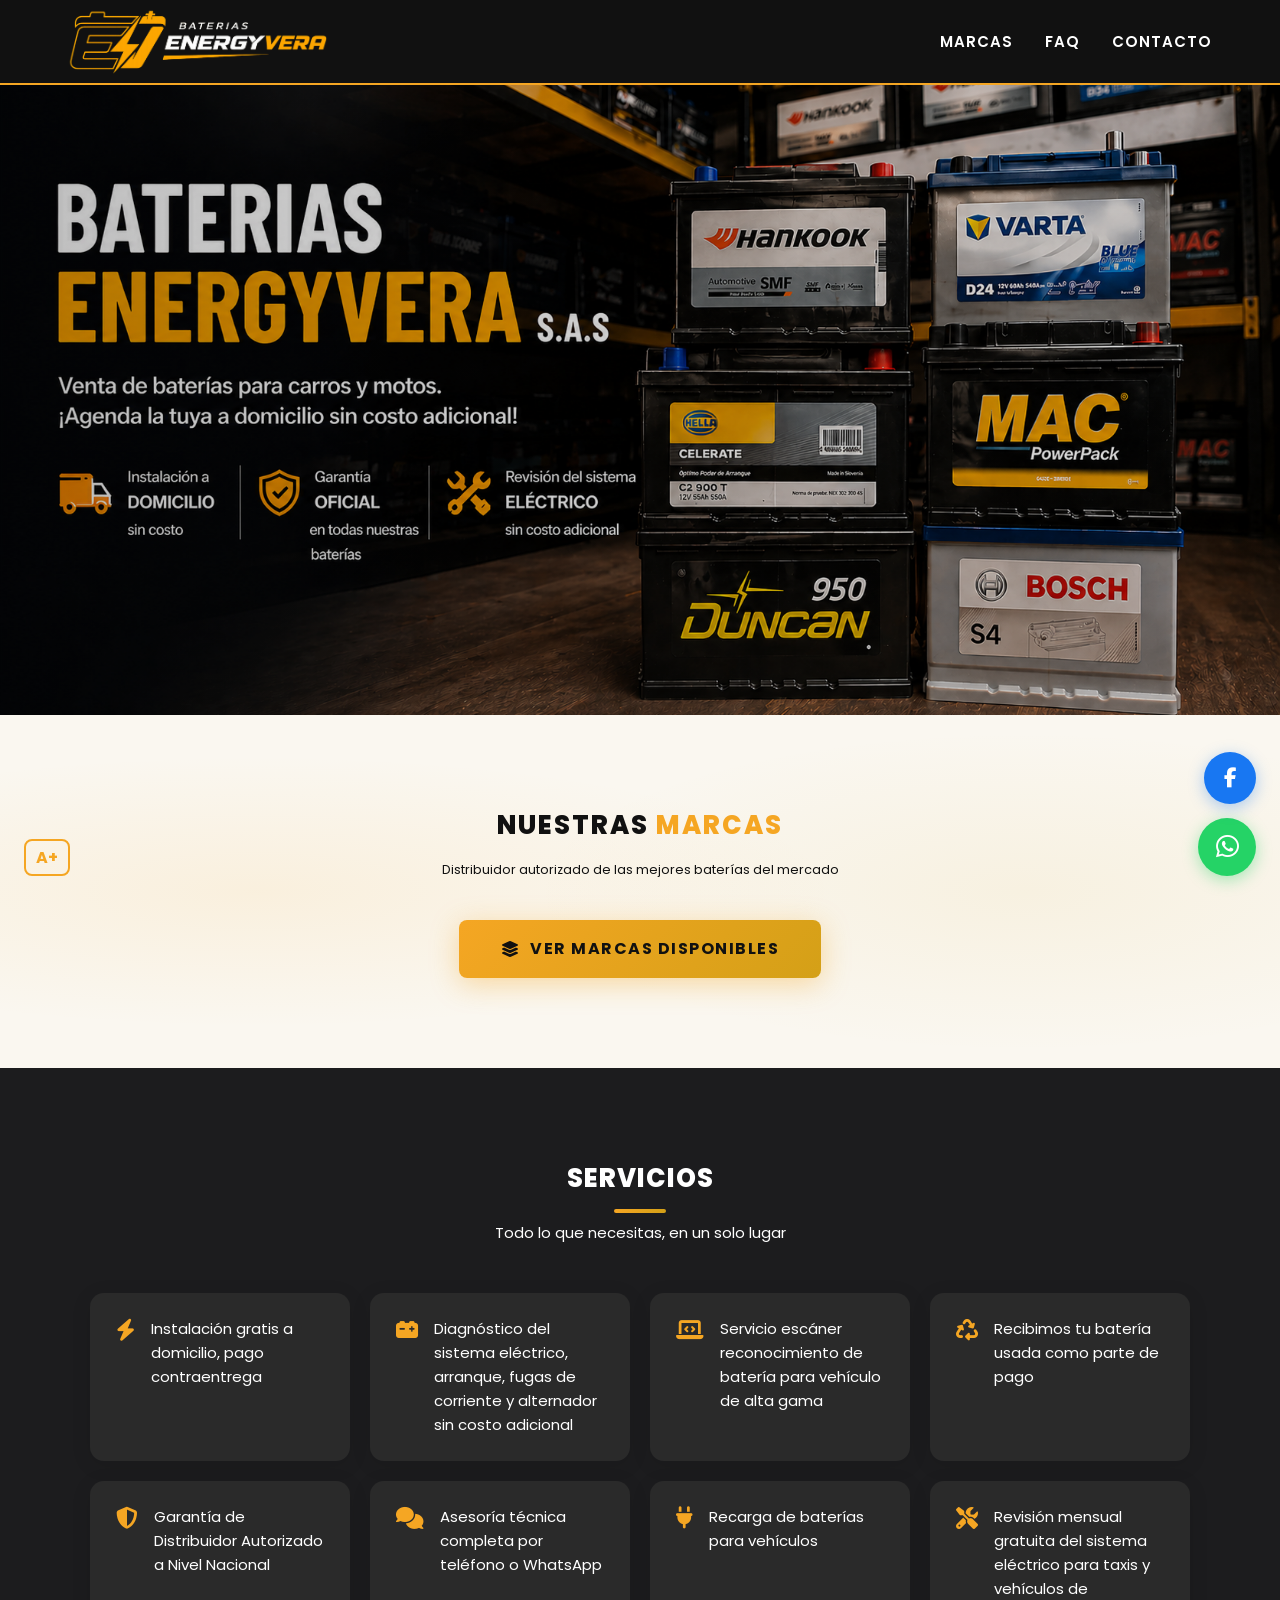
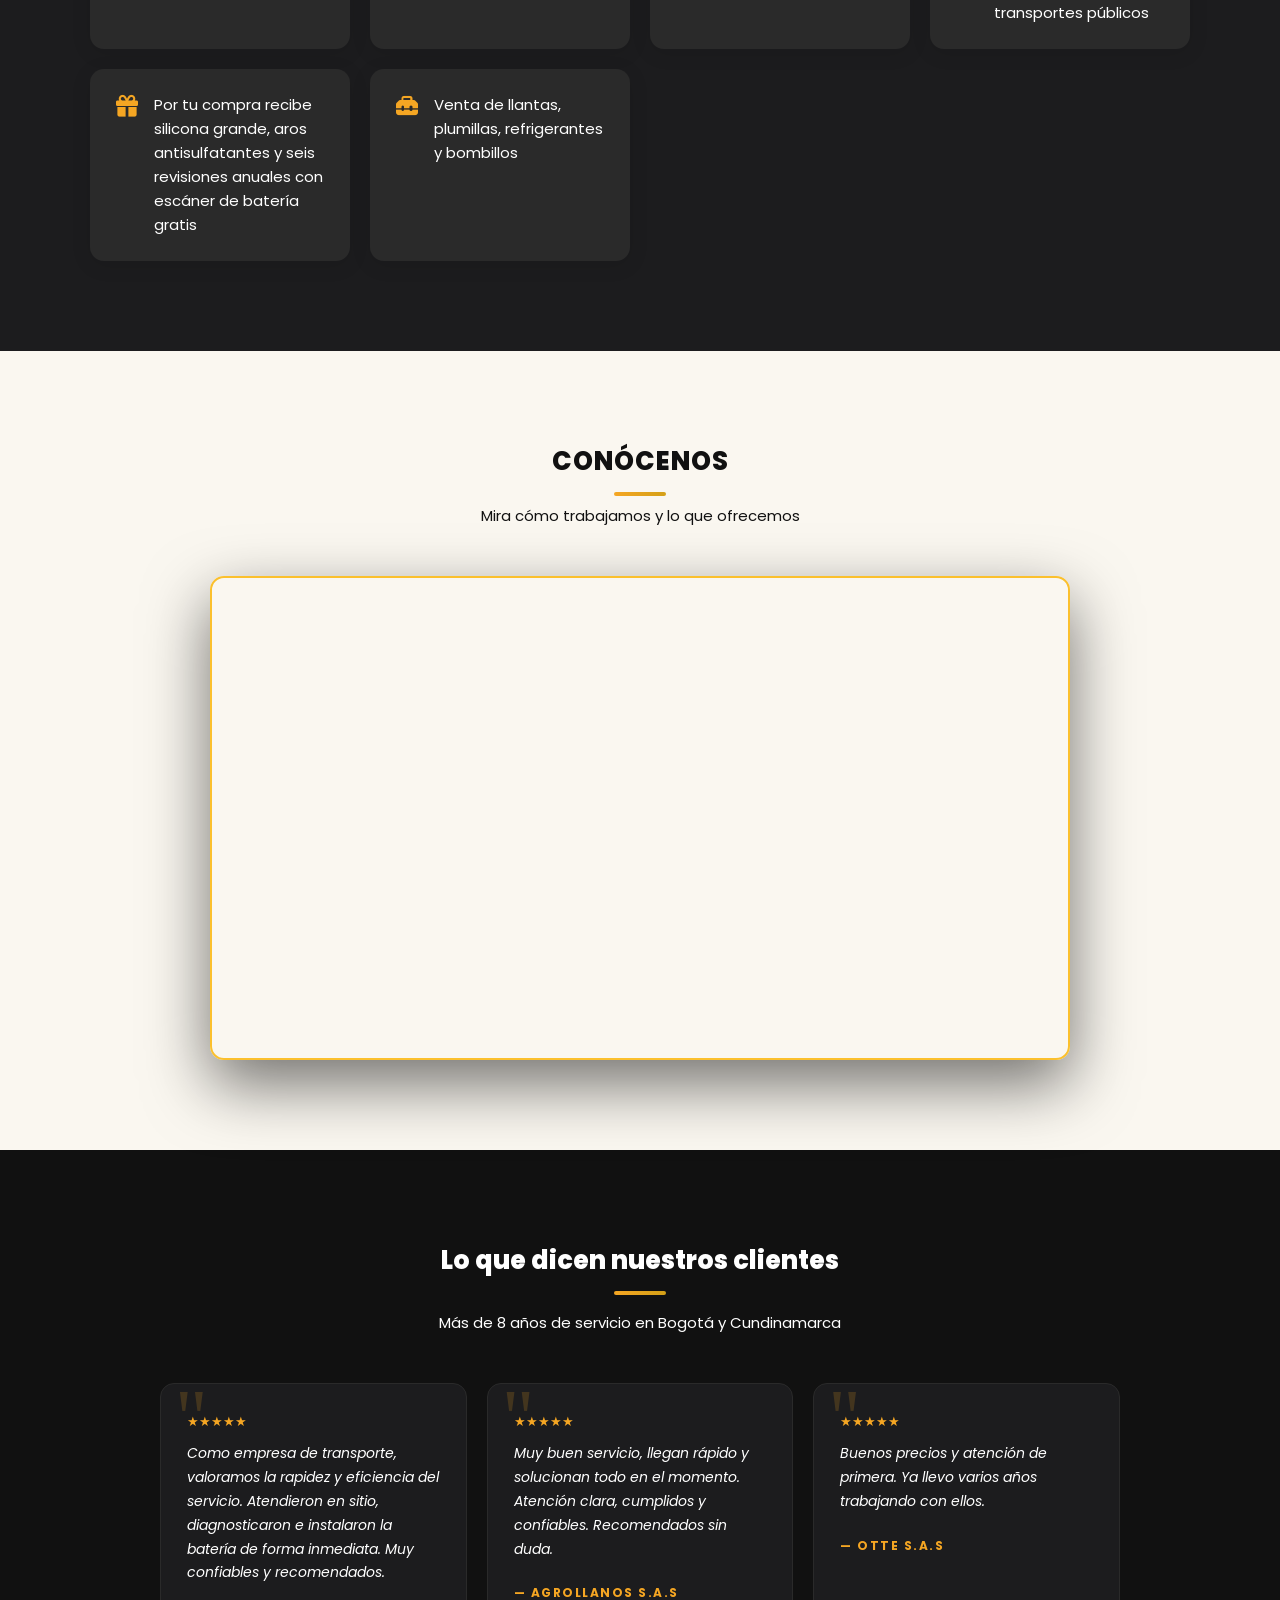
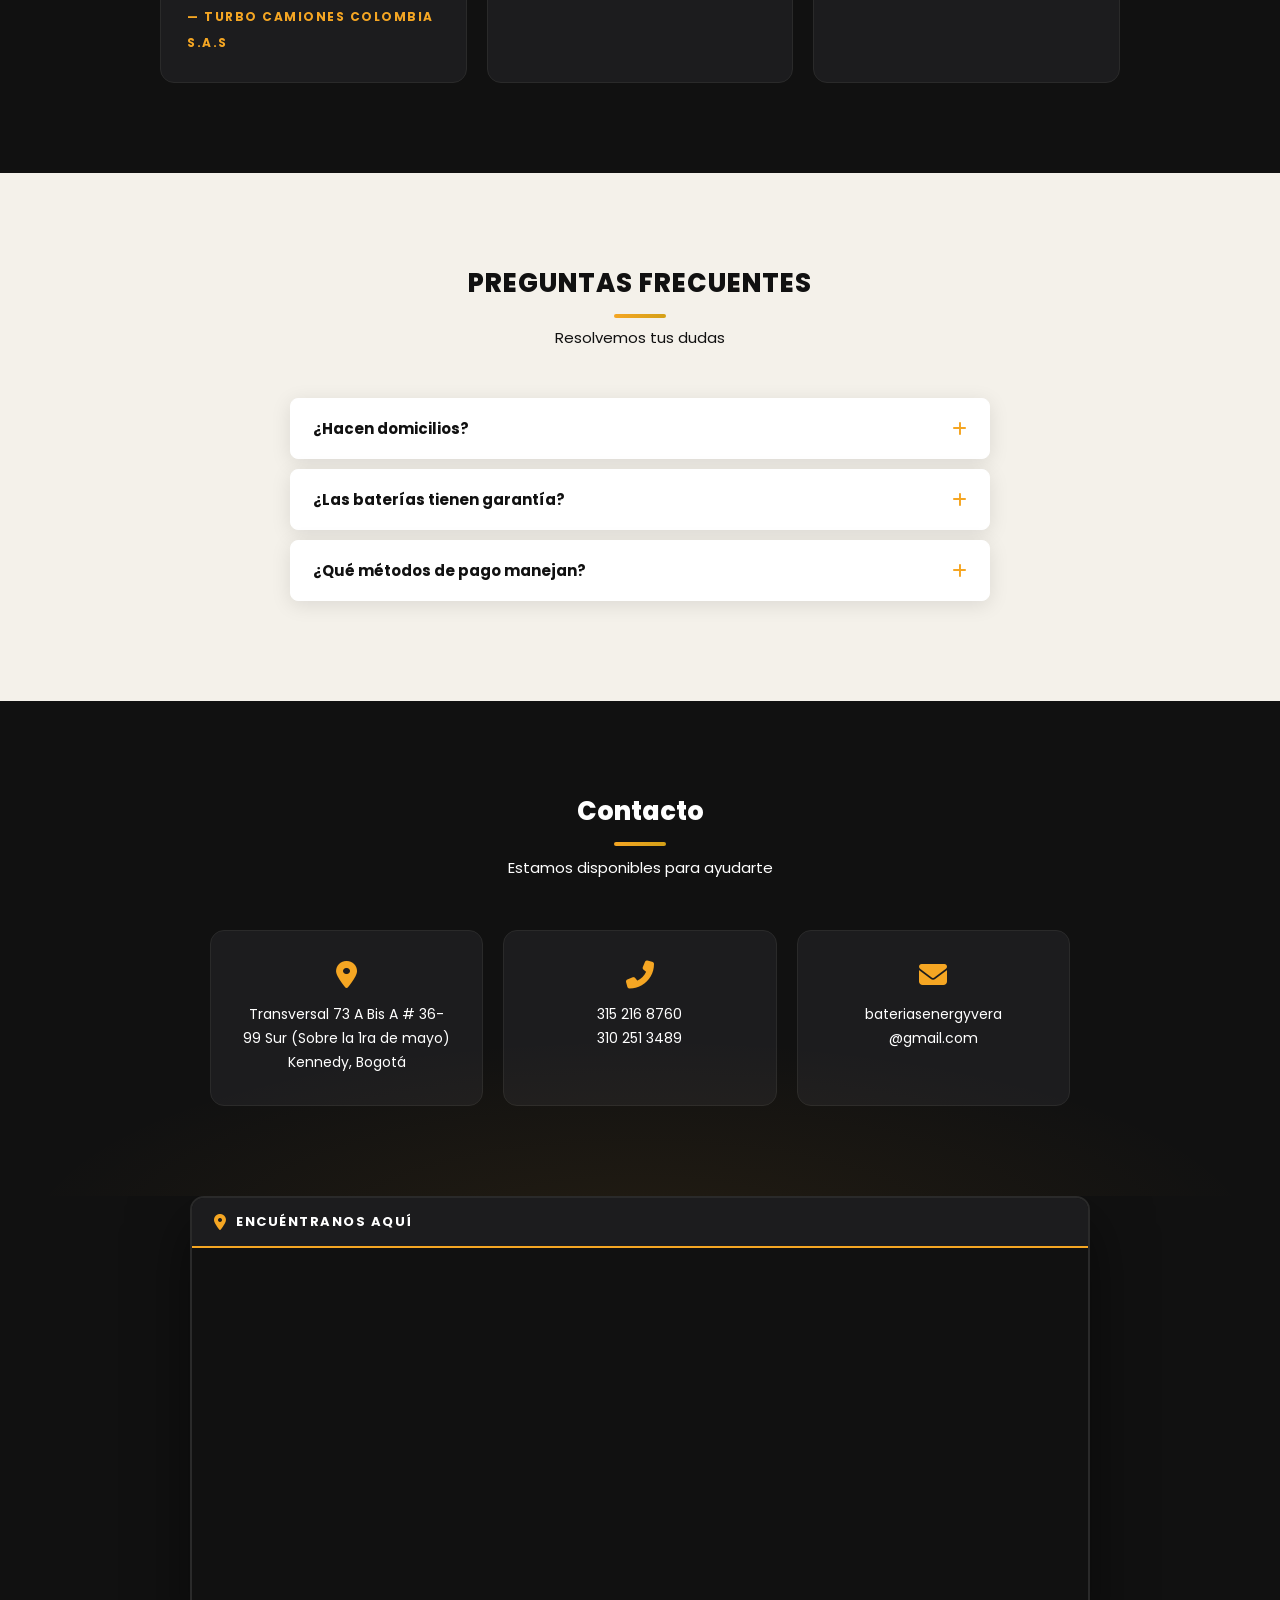
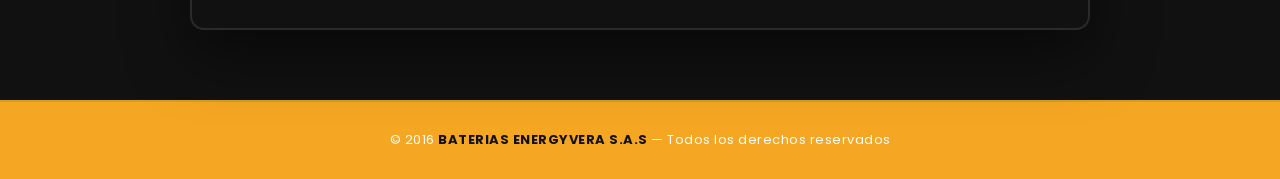
==== commit 677a5506: "logo y boton de texto" ====
--- a/index.html
+++ b/index.html
@@ -14,7 +14,7 @@
 <!--NAVBAR-->
 <header>
   <nav>
-    <h2><img src="IMG/logo.png" alt="Baterias EnergyVera S.A.S" class="nav-logo"></h2>
+    <h2><img src="IMG/LOGO/LOGO_energyvera.png" alt="Baterias EnergyVera S.A.S" class="nav-logo"></h2>
     <ul>
       <li><a href="catalogo.html">Marcas</a></li>
       <li><a href="#faq">FAQ</a></li>
--- a/CSS/style.css
+++ b/CSS/style.css
@@ -105,17 +105,22 @@
   max-width: 1200px;
   margin: 0 auto;
   padding: 0 28px;
-  height: 64px;
+  height: 83px;
 }
 
 /* Nombre de la empresa en el navbar */
+.nav-logo {
+  height: 65px;
+  width: auto;
+  vertical-align: middle;
+  margin-right: 10px;
+}
+
 nav h2 {
-  font-size: 1.80rem;    /* 28px */
-  font-weight: 800;
-  letter-spacing: 1.5px;
-  color: var(--ambar);
-  text-transform: uppercase;
-  margin-bottom: 0;
+  margin-right: 0; 
+  margin-left: 0;
+  padding-left: 0;
+
 }
 
 /* Desactiva la línea decorativa que tienen los h2 globalmente */
@@ -171,6 +176,10 @@
   border-radius: 8px;
   cursor: pointer;
   transition: all var(--t);
+  position: fixed;
+  bottom: 24px;
+  left: 24px;
+  z-index: 999;
 }
 
 #btnFuente:hover {
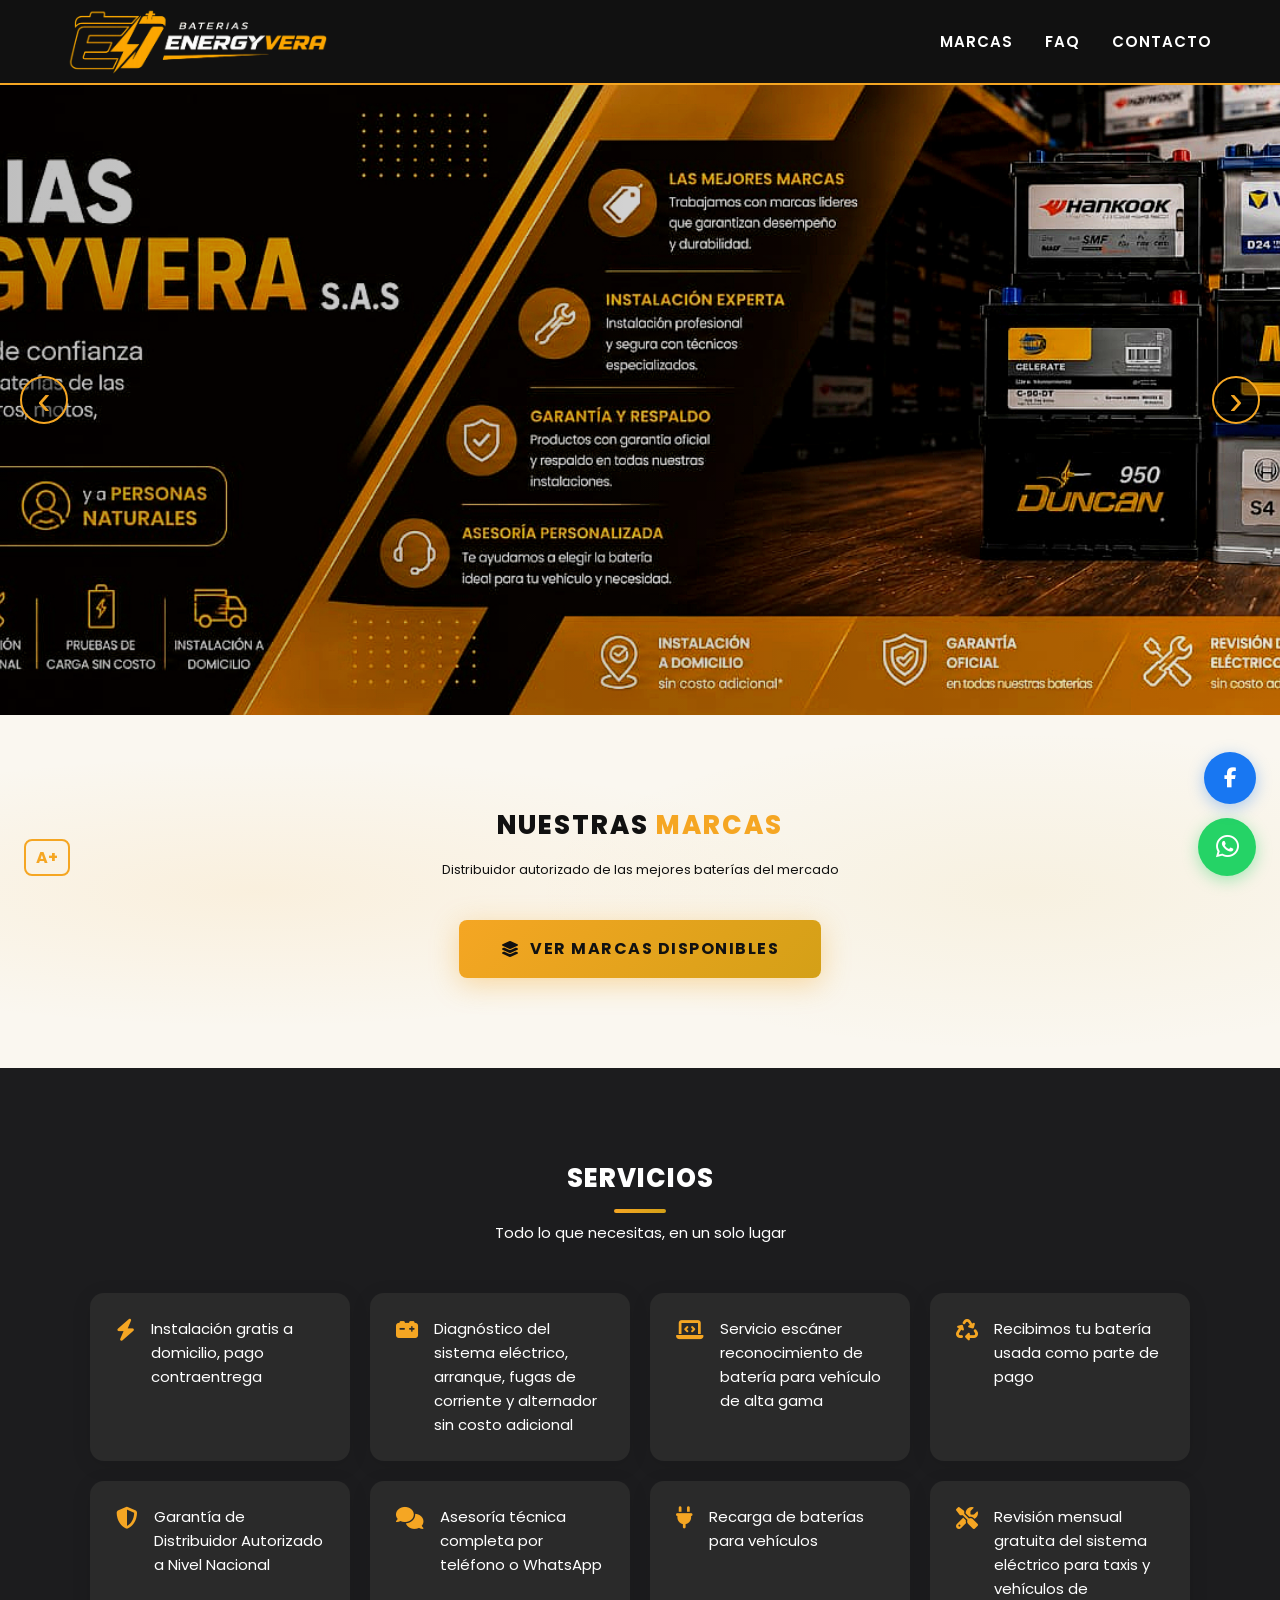
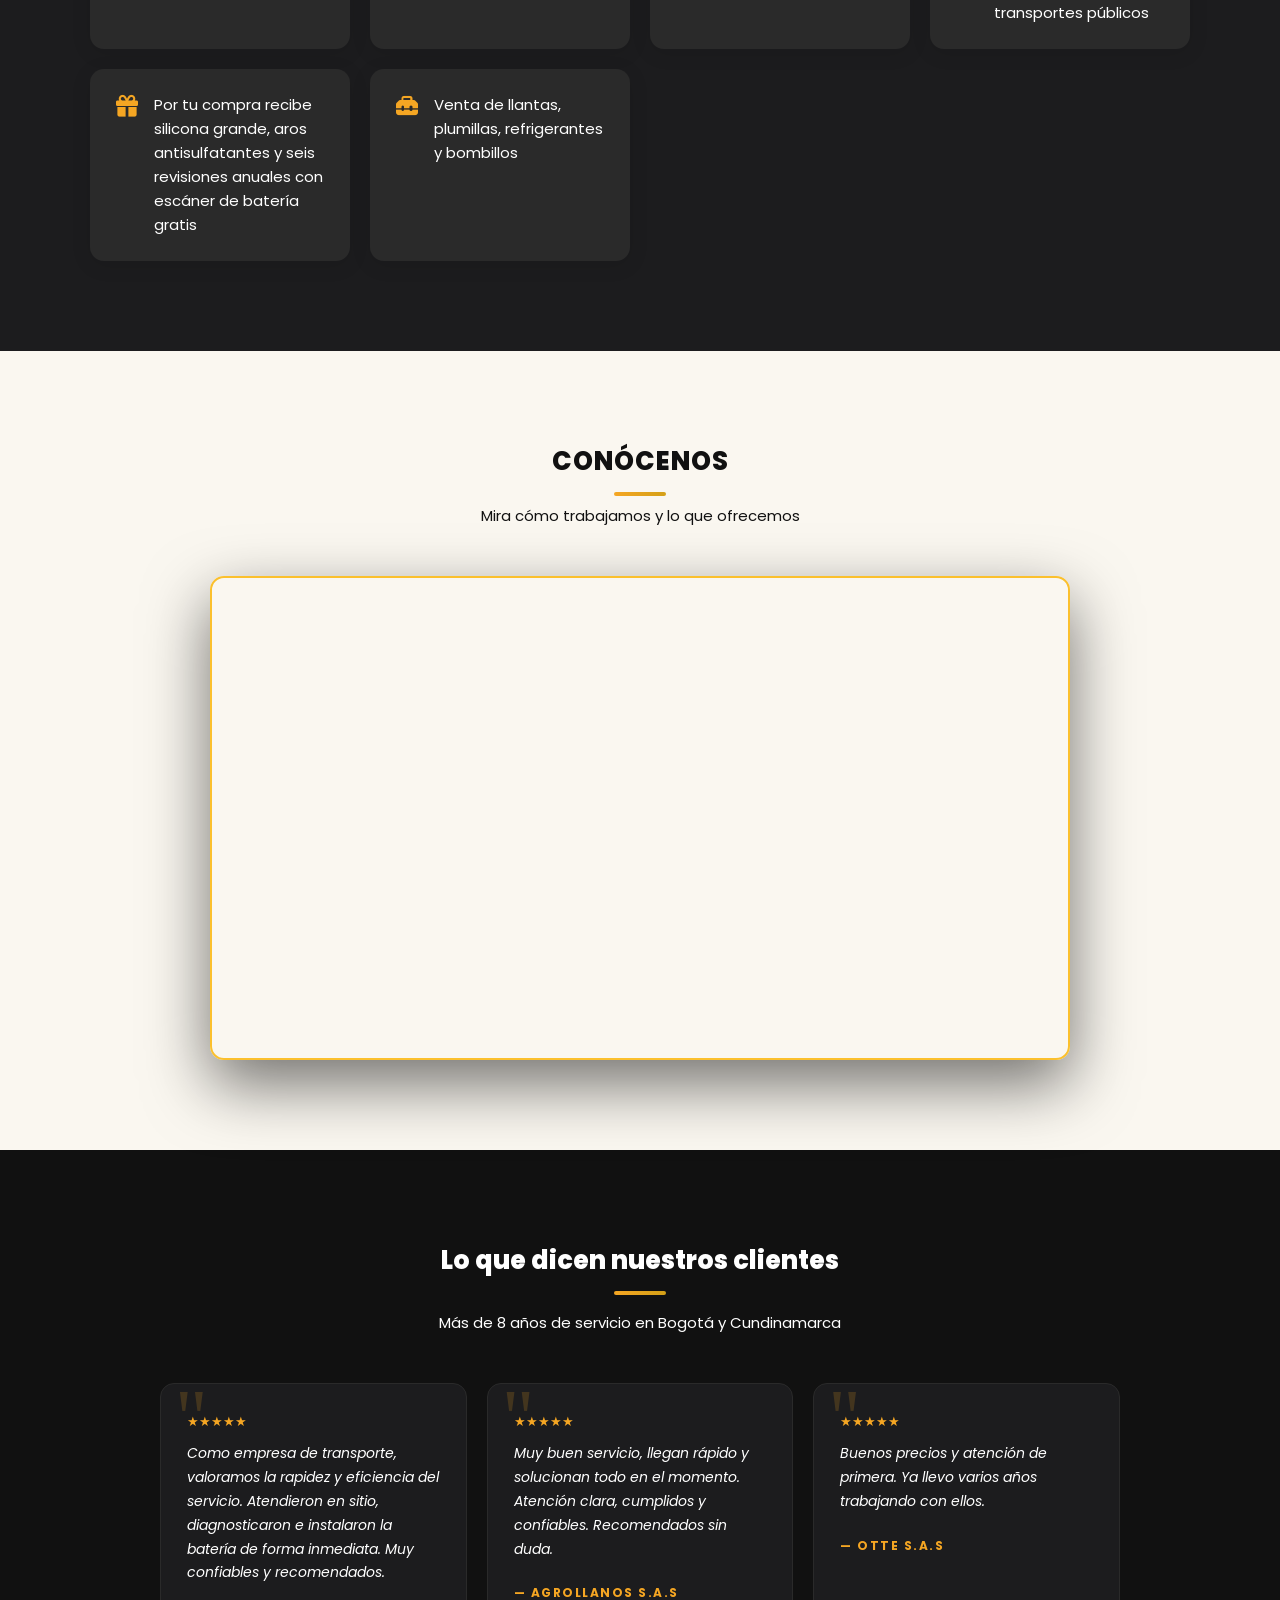
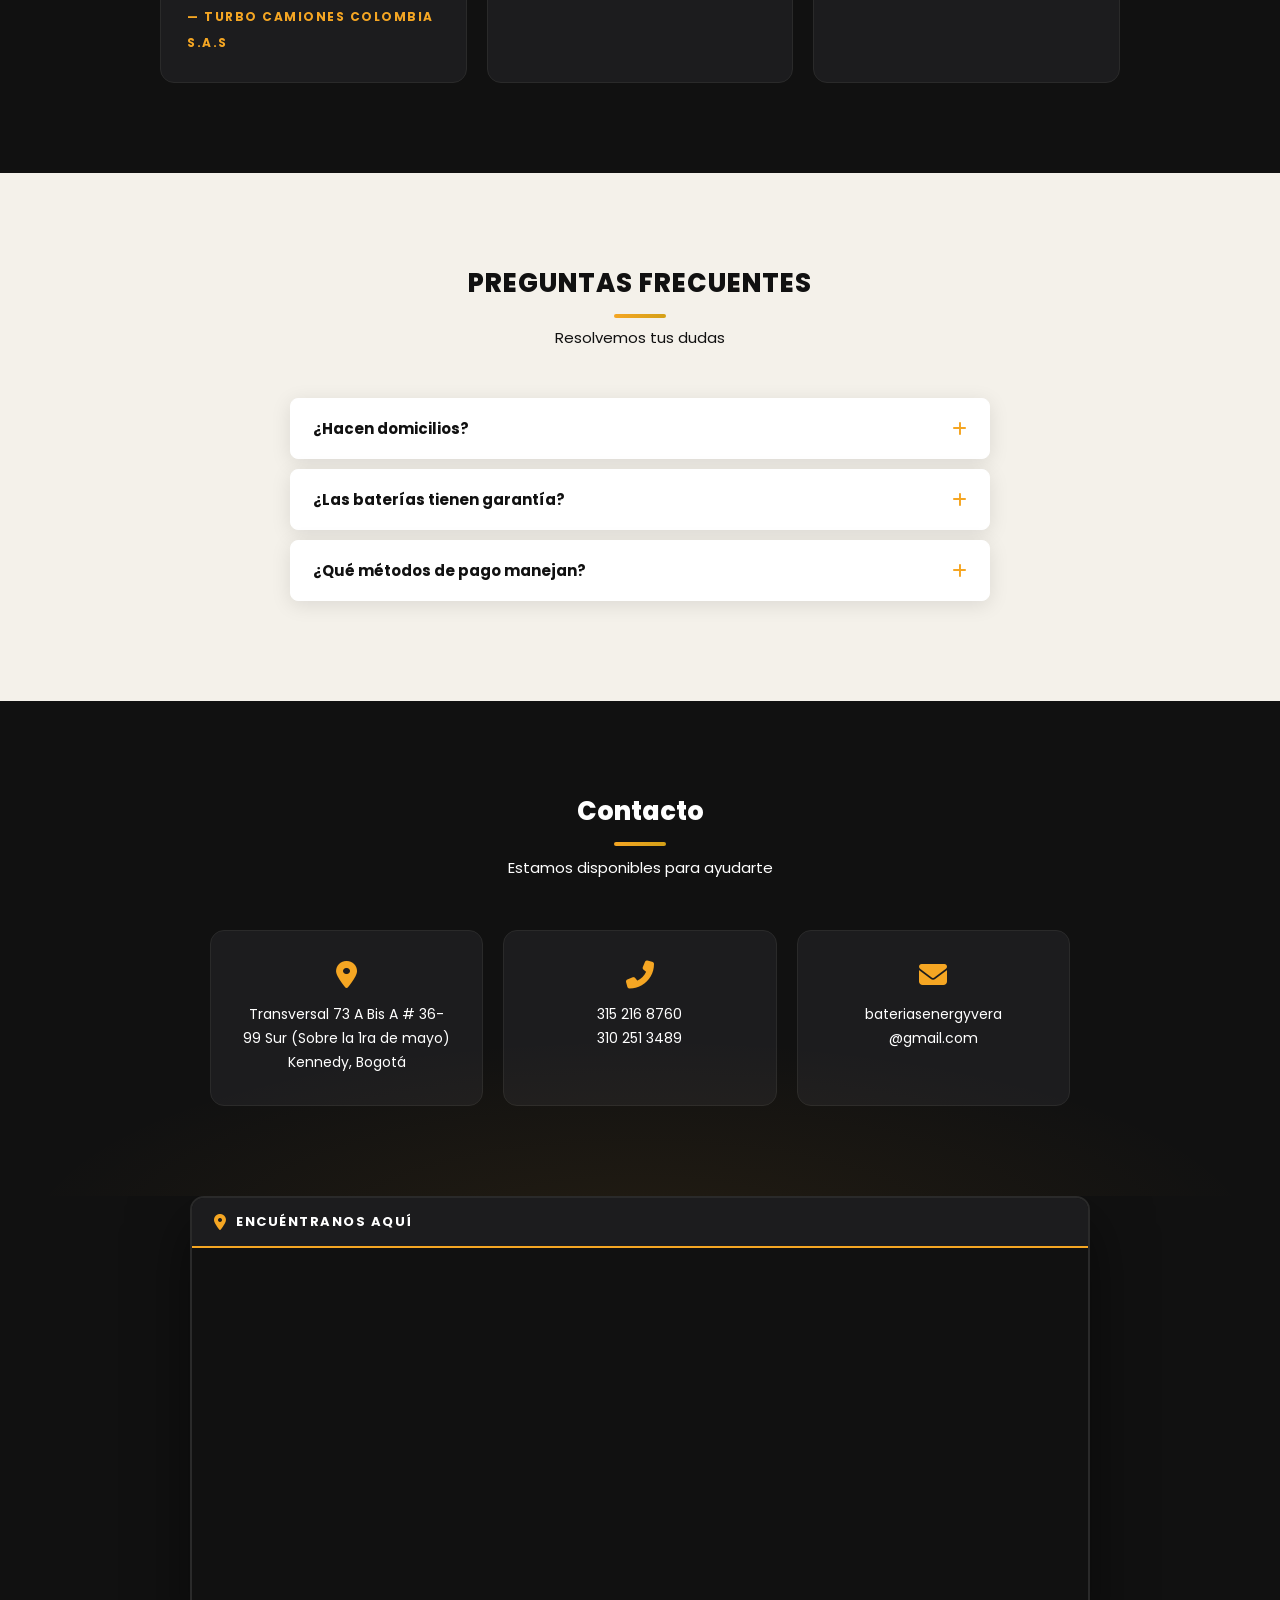
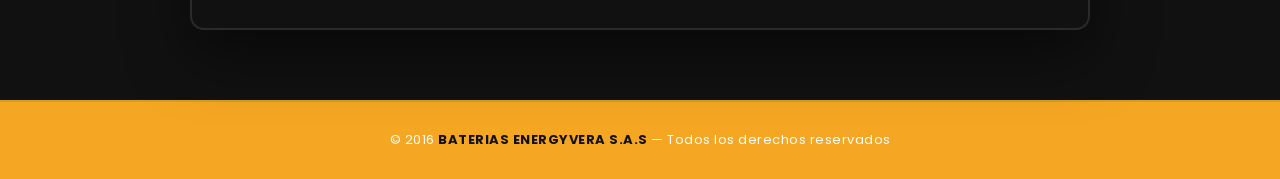
==== commit 71ed199b: "img carrusel y otras mas" ====
--- a/index.html
+++ b/index.html
@@ -14,7 +14,7 @@
 <!--NAVBAR-->
 <header>
   <nav>
-    <h2><img src="IMG/LOGO/LOGO_energyvera.png" alt="Baterias EnergyVera S.A.S" class="nav-logo"></h2>
+    <h2><img src="IMG/LOGO/LOGO_energyvera.png" alt="Logo Baterias EnergyVera S.A.S" class="nav-logo"></h2>
     <ul>
       <li><a href="catalogo.html">Marcas</a></li>
       <li><a href="#faq">FAQ</a></li>
@@ -36,6 +36,9 @@
     <img src="IMG/CARRUSEL/Carrusel02-movil.jpg" class="carousel-img movil" alt="Garantía respaldada">
     <div class="carousel-overlay"></div>
   </div>
+
+  <button class="carousel-btn prev" onclick="cambiarManual(-1)">&#8249;</button>
+  <button class="carousel-btn next" onclick="cambiarManual(1)">&#8250;</button>
 </section>
 
 <!--CATALOGO MARCAS-->
--- a/CSS/carrusel.css
+++ b/CSS/carrusel.css
@@ -1,22 +1,15 @@
-/* CARRUSEL
-   Hero principal de index.html y catalogo.html.
-   La lógica del cambio automático entre slides está en carrusel.js.
-   Solo el slide con la clase .active es visible en cada momento. */
+/* CARRUSEL */
 
 
-/* -- Contenedor principal
-   overflow: hidden oculta los slides que no están activos
-   para que no aparezcan al lado del que sí se muestra. */
+/* -- Contenedor principal */
 .hero-carousel {
   position: relative;
   width: 100%;
-  overflow: hidden;
+  overflow: visible;
 }
 
 
-/* -- Slide individual
-   Por defecto están ocultos con display: none.
-   carrusel.js agrega y quita la clase .active cada 4 segundos. */
+/* -- Slide individual */
 .carousel-slide {
   display: none;
   height: 70vh;
@@ -40,9 +33,7 @@
 
 
 /* -- Overlay
-   Capa semitransparente sobre la imagen.
-   El gradiente va de izquierda (más oscuro) a derecha (más claro)
-   para que el texto de la izquierda sea legible. */
+   Capa semitransparente sobre la imagen */
 .carousel-overlay {
   position: absolute;
   inset: 0;
@@ -55,9 +46,7 @@
 }
 
 
-/* -- Contenido del slide
-   Título y texto sobre la imagen. La animación fadeUp lo hace
-   entrar desde abajo cada vez que el slide se activa. */
+/* -- Contenido del slide */
 .carousel-content {
   color: white;
   max-width: 500px;
@@ -84,13 +73,40 @@
   line-height: 1.4;
 }
 
-/* --Carousel movil*/
-.carousel-img.movil  { 
-  display: none; }
+.carousel-btn {
+  position: absolute;
+  top: 50%;
+  transform: translateY(-50%);
+  z-index: 10;
+  background: rgba(0, 0, 0, 0.45);
+  border: 2px solid var(--ambar);
+  color: var(--ambar);
+  font-size: 2.5rem;
+  width: 48px;
+  height: 48px;
+  border-radius: 50%;
+  cursor: pointer;
+  display: flex;
+  align-items: center;
+  justify-content: center;
+  transition: background var(--t), transform var(--t);
+  line-height: 1;
+}
 
-/* -- Responsive 768px
-   En móviles el slide es más bajo y el contenido
-   se centra en vez de alinearse a la izquierda. */
+.carousel-btn:hover {
+  background: var(--ambar);
+  color: var(--negro);
+  transform: translateY(-50%) scale(1.1);
+}
+
+.carousel-btn.prev { left: 20px; }
+.carousel-btn.next { right: 20px; }
+
+@media (max-width: 768px) {
+  .carousel-btn { width: 38px; height: 38px; font-size: 1.75rem; }
+}
+
+/* -- Responsive 768px */
 @media (max-width: 768px) {
   .carousel-slide { height: 450px; }
   .carousel-img { object-position: center top; }
@@ -106,6 +122,7 @@
   .carousel-text  { font-size: 0.875rem; } /* 14px */
 }
 
+/*-- Carousel movil*/
 .carousel-img.movil  { display: none; }
 
 @media (max-width: 768px) {
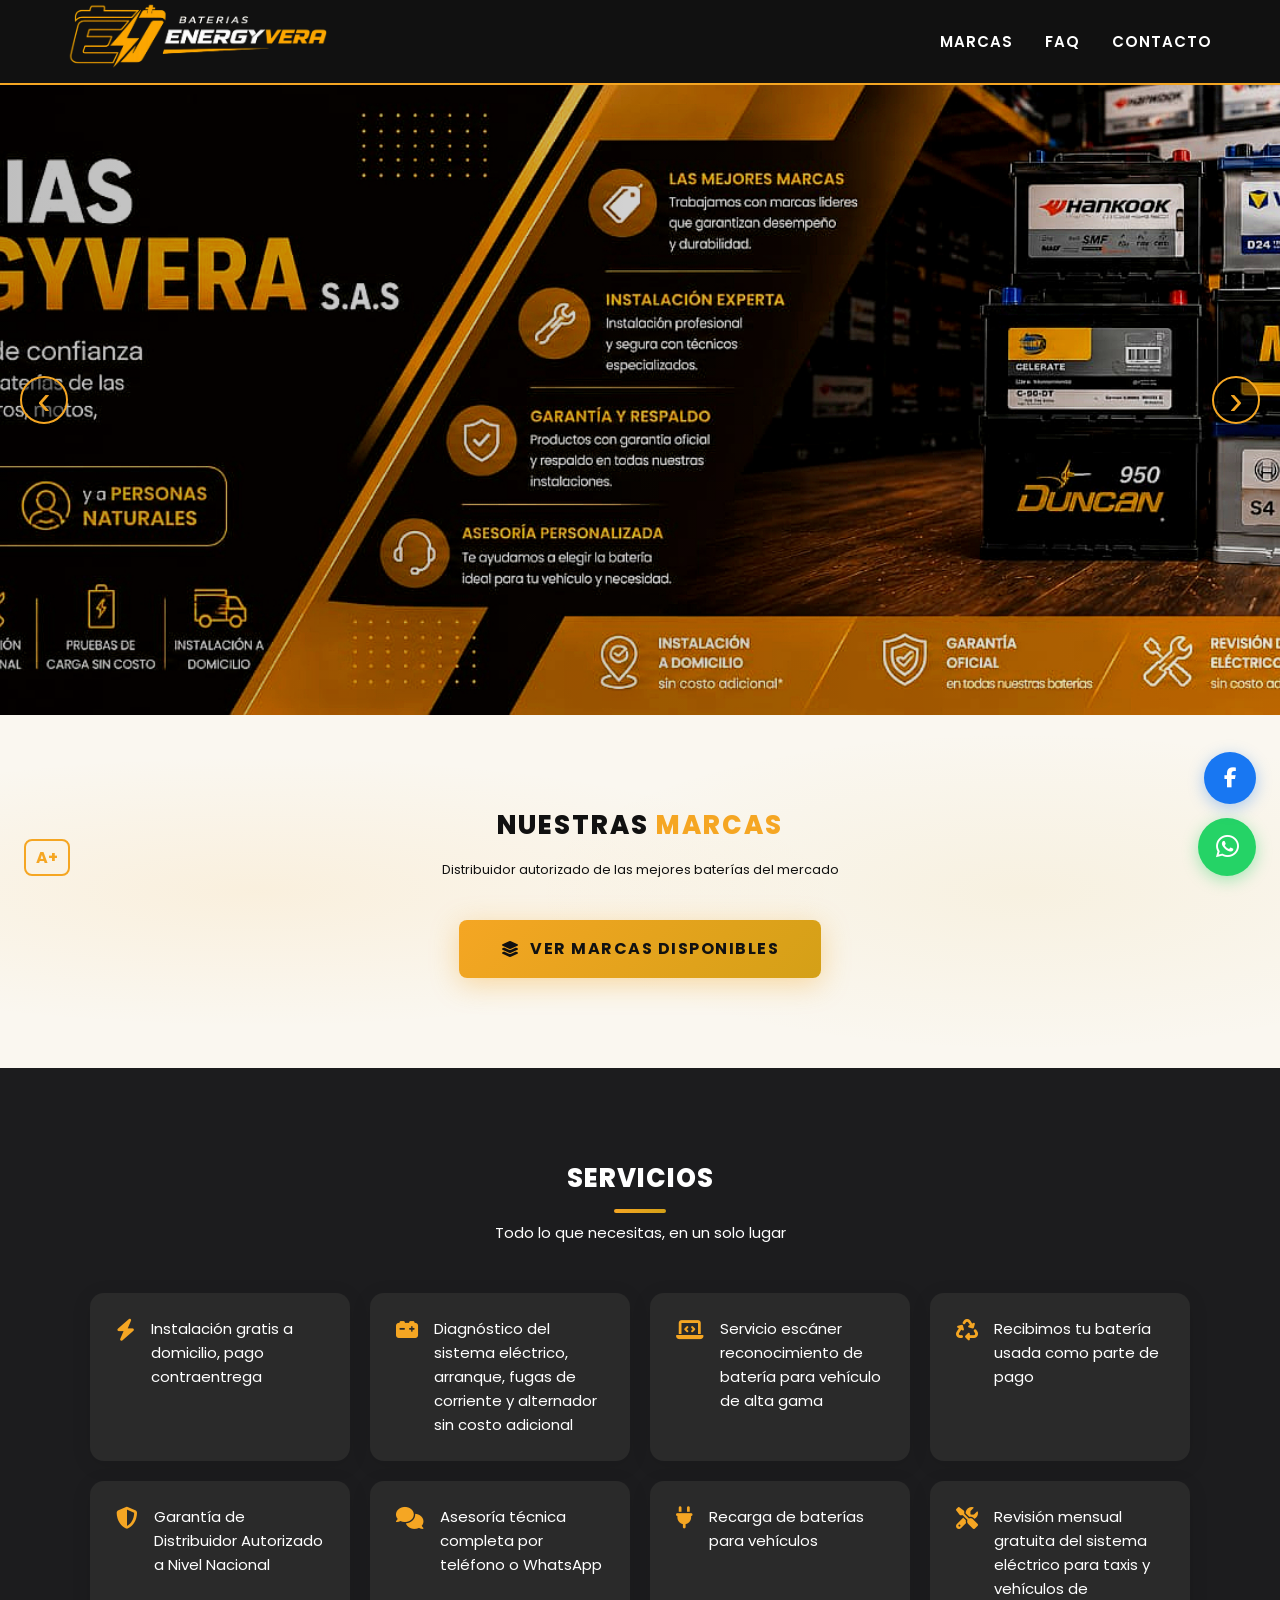
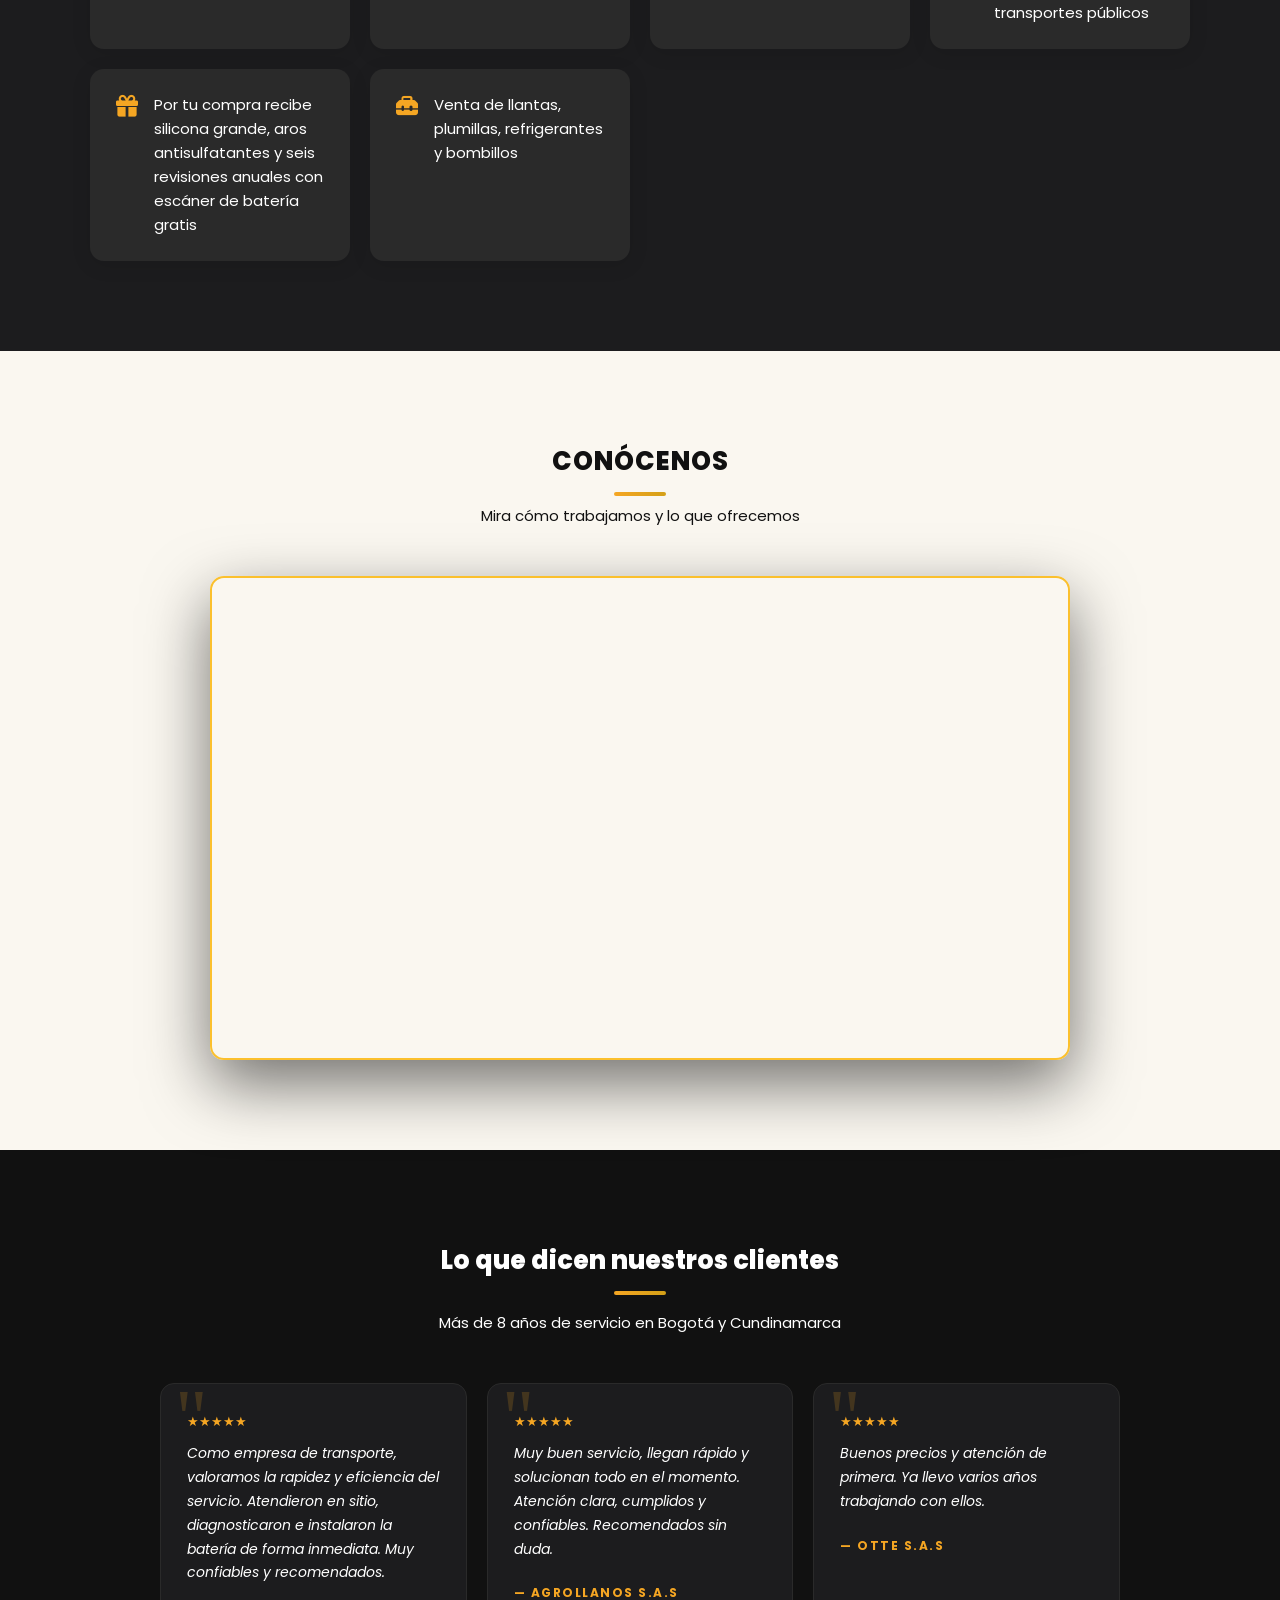
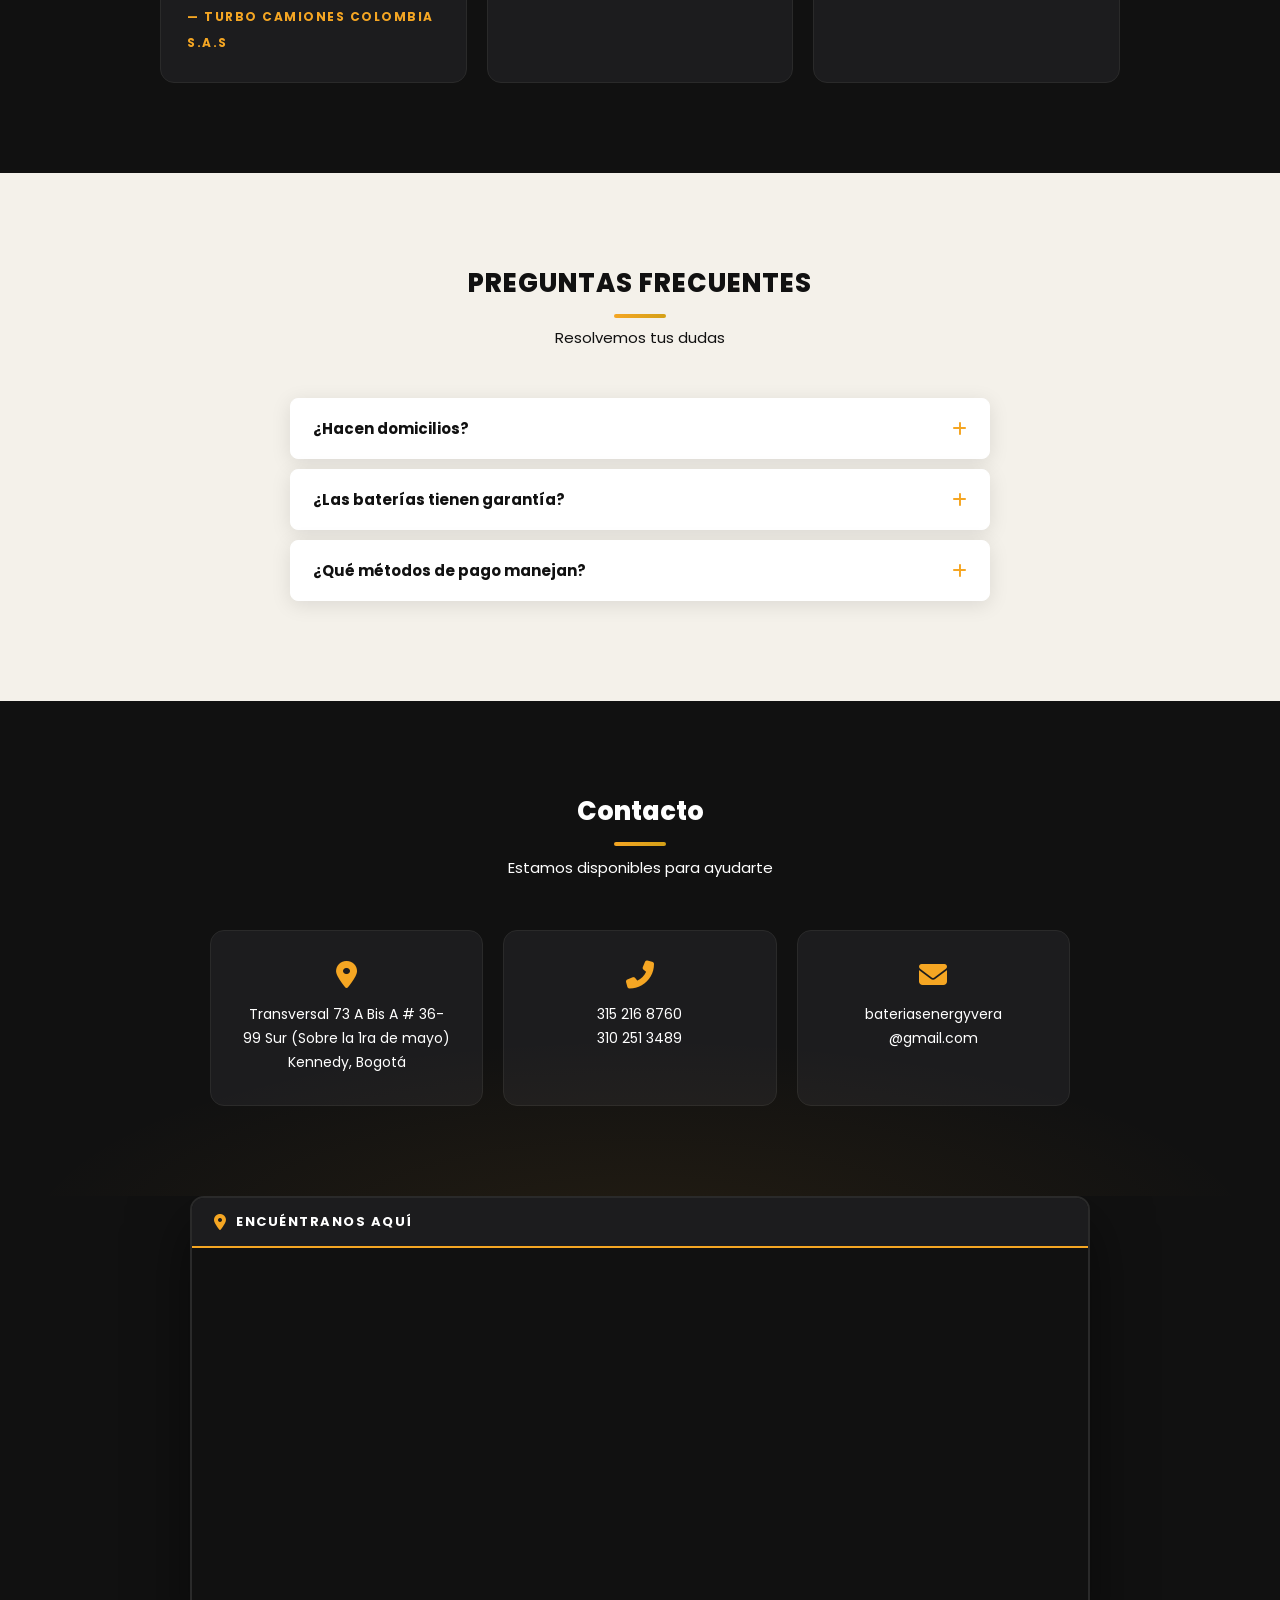
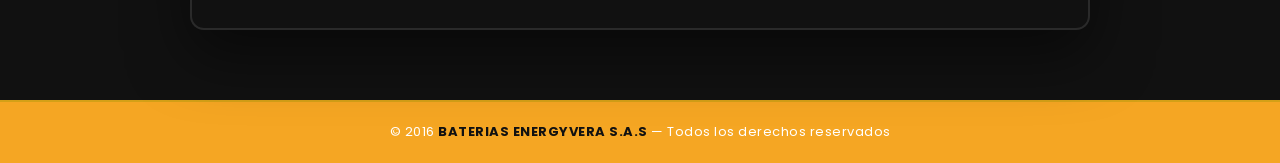
==== commit 729b5d98: "logo inicio" ====
--- a/index.html
+++ b/index.html
@@ -14,7 +14,7 @@
 <!--NAVBAR-->
 <header>
   <nav>
-    <h2><img src="IMG/LOGO/LOGO_energyvera.png" alt="Logo Baterias EnergyVera S.A.S" class="nav-logo"></h2>
+    <h2><a href="index.html"><img src="IMG/LOGO/LOGO_energyvera.png" alt="Logo Baterías EnergyVera S.A.S" class="nav-logo"></a></h2>
     <ul>
       <li><a href="catalogo.html">Marcas</a></li>
       <li><a href="#faq">FAQ</a></li>
@@ -224,7 +224,6 @@
   const actual = parseFloat(html.style.fontSize) || 16;
   html.style.fontSize = actual >= 22 ? '16px' : (actual + 2) + 'px';
 }
-
 </script>
 
 </body>
--- a/CSS/style.css
+++ b/CSS/style.css
@@ -1,6 +1,5 @@
 /* Estilos globales — negro carbón, ámbar, dorado y crema
 index, catálogo y marca. */
-
 
 /* -- Reset
    Limpia márgenes y rellenos por defecto del navegador */
@@ -42,7 +41,6 @@
   --t:         0.28s ease;
 }
 
-
 /* -- Base*/
 html {
   scroll-behavior: smooth;
@@ -56,11 +54,13 @@
   line-height: 1.6;
 }
 
-ul { list-style: none; }
+ul { 
+  list-style: none; }
 
 
 /* -- Tipografía */
-h1, h2, h3, h4 { font-family: 'Poppins', sans-serif; }
+h1, h2, h3, h4 { 
+  font-family: 'Poppins', sans-serif; }
 
 .section-title {
   display: inline-block;
@@ -124,9 +124,17 @@
 }
 
 /* Desactiva la línea decorativa que tienen los h2 globalmente */
-nav h2::after { display: none; }
-
-nav ul { display: flex; gap: 32px; }
+nav h2::after { 
+  display: none; }
+
+nav ul { 
+  display: flex; gap: 32px; }
+
+/*Logo*/
+nav h2 a {
+  text-decoration: none;
+  display: inline-flex;
+}
 
 /* Links del navbar*/
 nav a {
@@ -670,7 +678,7 @@
   background: linear-gradient(135deg, var(--ambar) 0%, var(--ambar) 100%);
   color:var(--blanco);
   text-align: center;
-  padding: 28px 20px;
+  padding: 20px 20px;
   font-size: 0.8125rem;    /* 13px */
   letter-spacing: 0.5px;
   border-top: 2px solid var(--dorado);
